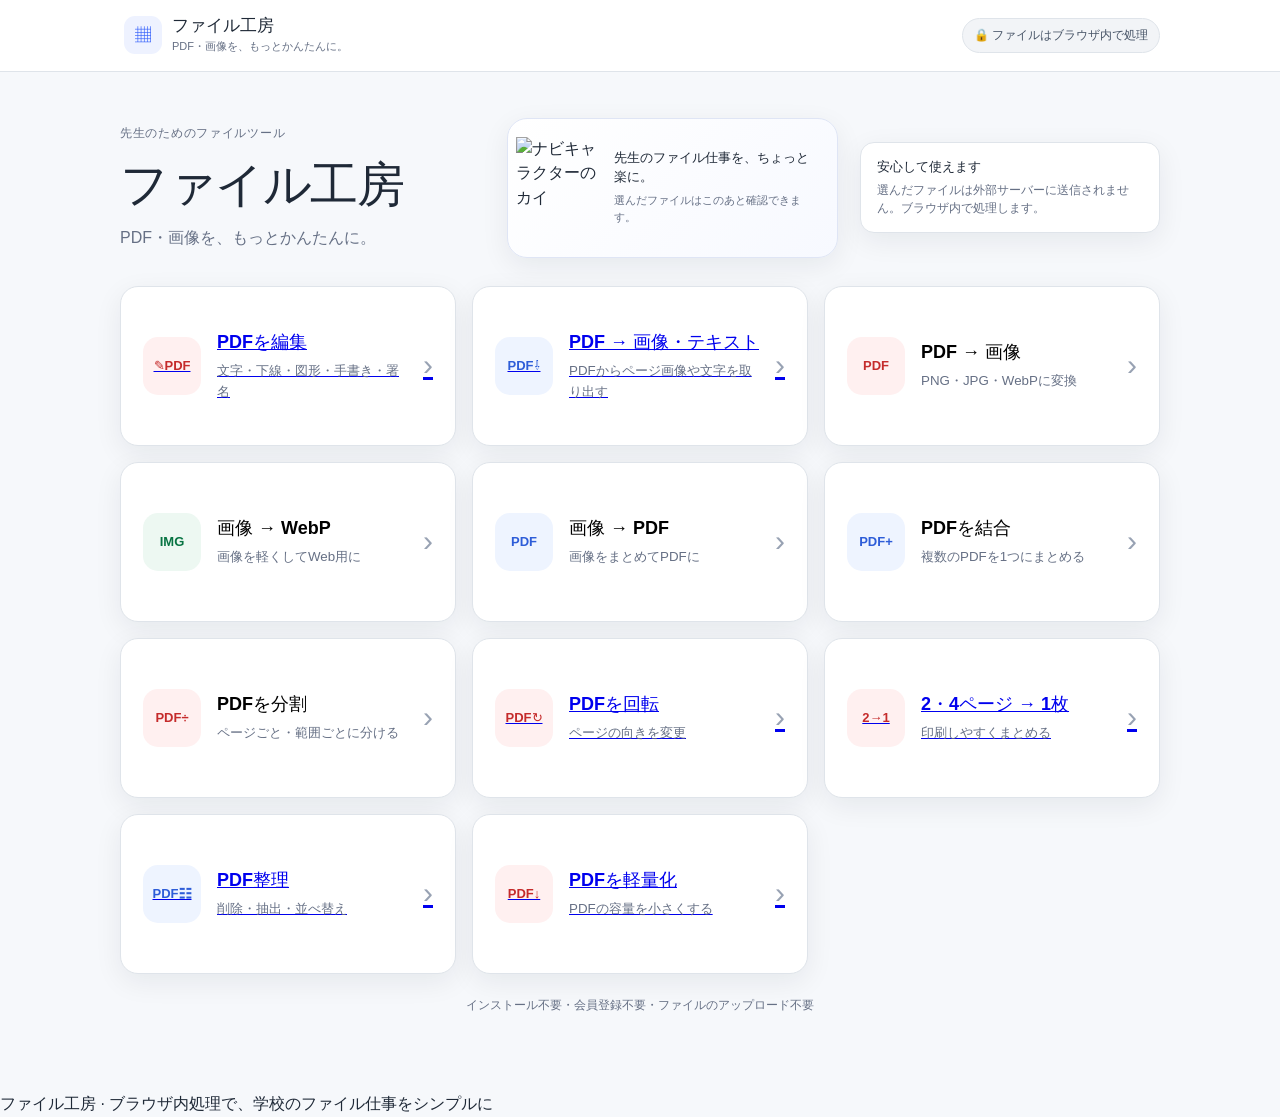
==== index.html @ e0bcae82 "remove Word to PDF from home" ====
<!doctype html><html lang="ja"><head><meta charset="utf-8"><meta name="viewport" content="width=device-width,initial-scale=1,viewport-fit=cover"><meta name="theme-color" content="#f7f8fa"><meta name="description" content="PDF・画像を、もっとかんたんに。ブラウザ内でPDFと画像を変換するファイル工房。"><title>ファイル工房 | PDF・画像を、もっとかんたんに。</title><link rel="stylesheet" href="style.css"></head><body><header class="site-header"><div class="header-inner"><button class="brand" type="button" data-home><span class="brand-mark">▦</span><span><strong>ファイル工房</strong><small>PDF・画像を、もっとかんたんに。</small></span></button><div class="privacy-pill">🔒 ファイルはブラウザ内で処理</div></div></header><main class="app-shell"><section id="home-view" class="view active"><div class="hero"><div><p class="eyebrow">先生のためのファイルツール</p><h1>ファイル工房</h1><p>PDF・画像を、もっとかんたんに。</p></div><div class="hero-navi"><img src="https://raw.githubusercontent.com/TT-sensei/navi-character-/main/assets/web/characters/kai/expressions/01-normal-smile.webp" alt="ナビキャラクターのカイ" loading="lazy"><div><strong>先生のファイル仕事を、ちょっと楽に。</strong><span>選んだファイルはこのあと確認できます。</span></div></div><div class="privacy-card"><strong>安心して使えます</strong><span>選んだファイルは外部サーバーに送信されません。ブラウザ内で処理します。</span></div></div><div class="tool-grid"><a class="tool-card" href="pdf-editor.html"><span class="tool-icon pdf">✎PDF</span><span><strong>PDFを編集</strong><small>文字・下線・図形・手書き・署名</small></span><span class="arrow">›</span></a><a class="tool-card" href="pdf-extract.html"><span class="tool-icon doc">PDF⇩</span><span><strong>PDF → 画像・テキスト</strong><small>PDFからページ画像や文字を取り出す</small></span><span class="arrow">›</span></a><button class="tool-card" type="button" data-tool="pdf-image"><span class="tool-icon pdf">PDF</span><span><strong>PDF → 画像</strong><small>PNG・JPG・WebPに変換</small></span><span class="arrow">›</span></button><button class="tool-card" type="button" data-tool="image-webp"><span class="tool-icon image">IMG</span><span><strong>画像 → WebP</strong><small>画像を軽くしてWeb用に</small></span><span class="arrow">›</span></button><button class="tool-card" type="button" data-tool="image-pdf"><span class="tool-icon doc">PDF</span><span><strong>画像 → PDF</strong><small>画像をまとめてPDFに</small></span><span class="arrow">›</span></button><button class="tool-card" type="button" data-tool="pdf-merge"><span class="tool-icon doc">PDF+</span><span><strong>PDFを結合</strong><small>複数のPDFを1つにまとめる</small></span><span class="arrow">›</span></button><button class="tool-card" type="button" data-tool="pdf-split"><span class="tool-icon pdf">PDF÷</span><span><strong>PDFを分割</strong><small>ページごと・範囲ごとに分ける</small></span><span class="arrow">›</span></button><a class="tool-card" href="advanced.html?tool=rotate"><span class="tool-icon pdf">PDF↻</span><span><strong>PDFを回転</strong><small>ページの向きを変更</small></span><span class="arrow">›</span></a><a class="tool-card" href="advanced.html?tool=nup"><span class="tool-icon pdf">2→1</span><span><strong>2・4ページ → 1枚</strong><small>印刷しやすくまとめる</small></span><span class="arrow">›</span></a><a class="tool-card" href="advanced.html?tool=organize"><span class="tool-icon doc">PDF☷</span><span><strong>PDF整理</strong><small>削除・抽出・並べ替え</small></span><span class="arrow">›</span></a><a class="tool-card" href="advanced.html?tool=compress"><span class="tool-icon pdf">PDF↓</span><span><strong>PDFを軽量化</strong><small>PDFの容量を小さくする</small></span><span class="arrow">›</span></a></div><p class="local-note">インストール不要・会員登録不要・ファイルのアップロード不要</p></section><section id="tool-view" class="view" hidden><div class="tool-header"><button class="back-button" type="button" data-home>← トップへ</button><div><p class="eyebrow" id="tool-step-label">① ファイルを入れる</p><h2 id="tool-title">PDF → 画像</h2></div></div><div class="stepper"><span class="step active">① ファイルを入れる</span><span class="step">② 設定する</span><span class="step">③ 変換する</span><span class="step">④ 保存する</span></div><div id="drop-zone" class="drop-zone" tabindex="0" role="button"><div class="drop-icon">＋</div><strong>ここにファイルをドロップ</strong><span>または</span><button id="file-button" class="primary-button" type="button">ファイルを選択</button><small id="file-hint">PDFを選択してください</small><input id="file-input" type="file" hidden></div><div id="files-panel" class="panel selected-files-panel" hidden></div><div class="tool-navi-hint"><img src="https://raw.githubusercontent.com/TT-sensei/navi-character-/main/assets/web/characters/kai/expressions/07-encouraging.webp" alt="" loading="lazy"><span>ファイルを確認したら、その下の設定で変換方法を選べます。</span></div><div id="settings-panel" class="panel" hidden></div><div id="progress-panel" class="panel progress-panel" hidden></div><div id="result-panel" class="panel result-panel" hidden></div><div id="error-panel" class="error-panel" hidden></div></section></main><footer class="site-footer">ファイル工房 · ブラウザ内処理で、学校のファイル仕事をシンプルに</footer><script src="https://cdnjs.cloudflare.com/ajax/libs/jszip/3.10.1/jszip.min.js" defer></script><script src="https://cdnjs.cloudflare.com/ajax/libs/pdf-lib/1.17.1/pdf-lib.min.js" defer></script><script type="module" src="js/app-v2.js"></script></body></html>
---- style.css ----
:root{font-family:Inter,"Noto Sans JP","Hiragino Kaku Gothic ProN",Meiryo,sans-serif;color:#1f2937;background:#f6f8fb;font-synthesis:none;--ink:#1f2937;--muted:#667085;--line:#dfe4ea;--surface:#fff;--accent:#315efb;--accent-soft:#edf2ff;--danger:#b42318;--success:#067647;--shadow:0 8px 28px rgba(16,24,40,.07)}*{box-sizing:border-box}html,body{margin:0;min-height:100%;background:#f6f8fb}body{line-height:1.55}button,input,select{font:inherit}.site-header{position:sticky;top:0;z-index:10;background:rgba(255,255,255,.94);border-bottom:1px solid var(--line);backdrop-filter:blur(10px)}.header-inner{max-width:1080px;margin:auto;padding:12px 20px;display:flex;align-items:center;justify-content:space-between;gap:16px}.brand{border:0;background:transparent;display:flex;align-items:center;gap:10px;padding:4px;cursor:pointer;color:var(--ink);text-align:left}.brand-mark{width:38px;height:38px;border-radius:11px;display:grid;place-items:center;background:#eef2ff;color:#315efb;font-weight:800}.brand strong{display:block;font-size:17px;line-height:1.15}.brand small{display:block;color:var(--muted);font-size:11px;margin-top:2px}.privacy-pill{font-size:12px;color:#475467;background:#f2f4f7;border:1px solid var(--line);padding:7px 11px;border-radius:999px}.app-shell{max-width:1080px;margin:auto;padding:36px 20px 56px}.hero{display:grid;grid-template-columns:1.1fr 1fr auto;align-items:center;gap:22px;margin:10px 0 28px}.eyebrow{margin:0 0 5px;color:#667085;font-size:12px;font-weight:700;letter-spacing:.06em}.hero h1{margin:0;font-size:clamp(32px,5vw,48px);letter-spacing:-.03em}.hero p:not(.eyebrow){margin:4px 0 0;color:#667085;font-size:16px}.privacy-card{max-width:300px;background:#fff;border:1px solid var(--line);border-radius:14px;padding:14px 16px;box-shadow:var(--shadow)}.privacy-card strong{display:block;font-size:13px}.privacy-card span{display:block;color:var(--muted);font-size:12px;margin-top:3px}.hero-navi{min-height:116px;display:flex;align-items:center;gap:10px;padding:10px 15px 10px 8px;background:linear-gradient(135deg,#fff,#f7f9ff);border:1px solid #dfe5f5;border-radius:20px;box-shadow:var(--shadow);overflow:hidden}.hero-navi img{width:100px;height:110px;object-fit:contain;align-self:flex-end;margin-top:8px}.hero-navi strong{display:block;font-size:13px;line-height:1.45}.hero-navi span{display:block;color:var(--muted);font-size:11px;margin-top:5px}.tool-grid{display:grid;grid-template-columns:repeat(3,1fr);gap:16px}.tool-card{min-height:160px;background:#fff;border:1px solid var(--line);border-radius:18px;padding:22px;display:grid;grid-template-columns:auto 1fr auto;align-items:center;gap:16px;text-align:left;cursor:pointer;box-shadow:var(--shadow);transition:transform .16s ease,border-color .16s ease}.tool-card:hover{transform:translateY(-2px);border-color:#b9c5ff}.tool-card:focus-visible,.brand:focus-visible,.back-button:focus-visible,.primary-button:focus-visible,.secondary-button:focus-visible,.drop-zone:focus-visible,select:focus-visible,input:focus-visible{outline:3px solid #b9c5ff;outline-offset:2px}.tool-icon{width:58px;height:58px;border-radius:15px;display:grid;place-items:center;font-size:13px;font-weight:800}.tool-icon.pdf{background:#fff0f0;color:#c52b2b}.tool-icon.image{background:#edf8f2;color:#087443}.tool-icon.doc{background:#eef4ff;color:#2e5dd8}.tool-card strong{display:block;font-size:18px}.tool-card small{display:block;color:var(--muted);margin-top:4px}.arrow{font-size:30px;color:#98a2b3}.local-note{text-align:center;color:#667085;font-size:12px;margin:22px 0}.tool-header{display:flex;align-items:center;gap:20px;margin-bottom:18px}.tool-header h2{margin:0;font-size:28px}.back-button{border:0;background:transparent;color:#475467;cursor:pointer;padding:8px 0}.stepper{display:flex;gap:6px;overflow:auto;padding-bottom:18px}.step{white-space:nowrap;color:#98a2b3;font-size:12px;padding:7px 10px;border-radius:999px;background:#eef0f3}.step.active{background:#e8edff;color:#294fd2;font-weight:700}.drop-zone{background:#fff;border:2px dashed #cbd3df;border-radius:18px;min-height:250px;display:flex;flex-direction:column;align-items:center;justify-content:center;gap:8px;text-align:center;cursor:pointer;padding:24px;transition:.15s}.drop-zone.dragover{border-color:var(--accent);background:var(--accent-soft)}.drop-icon{font-size:38px;color:#315efb;line-height:1}.drop-zone strong{font-size:19px}.drop-zone span,.drop-zone small{color:var(--muted);font-size:12px}.primary-button,.secondary-button{border-radius:10px;padding:11px 17px;min-height:44px;cursor:pointer;font-weight:700}.primary-button{border:1px solid var(--accent);background:var(--accent);color:#fff}.secondary-button{border:1px solid var(--line);background:#fff;color:var(--ink)}.primary-button:disabled,.secondary-button:disabled{opacity:.5;cursor:not-allowed}.panel{background:#fff;border:1px solid var(--line);border-radius:18px;margin-top:16px;padding:20px;box-shadow:var(--shadow)}.panel h3{margin:0 0 15px;font-size:17px}.selected-files-panel{border-color:#cfd8f7;background:linear-gradient(180deg,#fff,#fbfcff);box-shadow:0 8px 28px rgba(49,94,251,.08)}.selected-files-panel.has-files{animation:files-in .22s ease-out}.selected-files-panel h3{display:flex;align-items:center;gap:8px}.selected-files-panel h3::before{content:'✓';width:24px;height:24px;border-radius:50%;display:grid;place-items:center;background:#e9f8f0;color:#087443;font-size:13px;font-weight:800}.tool-navi-hint{display:flex;align-items:center;gap:8px;margin:10px 2px 0;color:#667085;font-size:11px}.tool-navi-hint img{width:42px;height:42px;object-fit:contain;align-self:flex-end}.settings-grid{display:grid;grid-template-columns:repeat(2,1fr);gap:14px}.field{display:flex;flex-direction:column;gap:6px}.field label{font-size:12px;font-weight:700;color:#475467}.field input,.field select{width:100%;height:44px;border:1px solid #cfd5dd;border-radius:9px;padding:0 11px;background:#fff;color:var(--ink)}.field-note{font-size:11px;color:var(--muted)}.range-line{display:flex;gap:10px;align-items:center}.range-line input[type=range]{flex:1}.value-chip{min-width:48px;text-align:center;background:#f2f4f7;border-radius:7px;padding:5px 7px;font-size:12px}.actions{display:flex;justify-content:flex-end;gap:10px;flex-wrap:wrap;margin-top:18px}.file-list{display:grid;gap:8px}.file-row{display:grid;grid-template-columns:1fr auto;gap:12px;align-items:center;padding:11px 12px;border:1px solid #e4e7ec;border-radius:10px}.file-name{font-size:13px;overflow:hidden;text-overflow:ellipsis;white-space:nowrap}.file-meta{font-size:11px;color:var(--muted)}.thumb-list{display:grid;grid-template-columns:repeat(auto-fill,minmax(150px,1fr));gap:12px}.thumb-card{border:1px solid var(--line);border-radius:12px;overflow:hidden;background:#fff;position:relative}.thumb-card img{width:100%;height:140px;object-fit:contain;background:#f2f4f7;display:block}.thumb-card .thumb-body{padding:8px}.thumb-card .thumb-name{font-size:11px;white-space:nowrap;overflow:hidden;text-overflow:ellipsis}.thumb-card .thumb-controls{display:flex;gap:4px;margin-top:7px}.thumb-card button{flex:1;min-height:34px;border:1px solid var(--line);background:#fff;border-radius:7px;cursor:pointer;font-size:11px}.progress-bar{height:12px;background:#edf0f3;border-radius:999px;overflow:hidden}.progress-fill{height:100%;width:0;background:#315efb;transition:width .12s ease}.progress-text{display:flex;justify-content:space-between;gap:12px;margin-bottom:9px;font-size:12px}.result-title{display:flex;align-items:center;gap:8px;color:var(--success);font-weight:800}.result-summary{display:flex;flex-wrap:wrap;gap:8px;margin:12px 0}.stat{background:#f5f7f9;border-radius:10px;padding:8px 11px;font-size:12px}.error-panel{margin-top:16px;border:1px solid #f1b5b1;background:#fff6f5;color:#8d1d18;border-radius:12px;padding:13px 15px;font-size:13px}.hint{color:var(--muted);font-size:12px}.sortable-drag{opacity:.45}@keyframes files-in{from{opacity:.4;transform:translateY(-5px)}to{opacity:1;transform:none}}@media(max-width:900px){.hero{grid-template-columns:1fr 1fr}.privacy-card{max-width:none}.hero-navi{order:3}.tool-grid{grid-template-columns:repeat(2,1fr)}}@media(max-width:760px){.header-inner{padding:10px 14px}.privacy-pill{display:none}.app-shell{padding:24px 14px 40px}.hero{display:block}.hero-navi{margin:18px 0}.hero-navi img{width:88px;height:98px}.privacy-card{margin-top:18px}.tool-grid{grid-template-columns:1fr}.tool-card{min-height:120px}.settings-grid{grid-template-columns:1fr}.tool-header{align-items:flex-start;gap:10px;flex-direction:column}.tool-header h2{font-size:24px}.drop-zone{min-height:220px}.panel{padding:15px}.actions{justify-content:stretch}.actions>*{flex:1}.thumb-list{grid-template-columns:repeat(2,1fr)}}@media(prefers-reduced-motion:reduce){*,*::before,*::after{scroll-behavior:auto!important;transition:none!important;animation:none!important}}
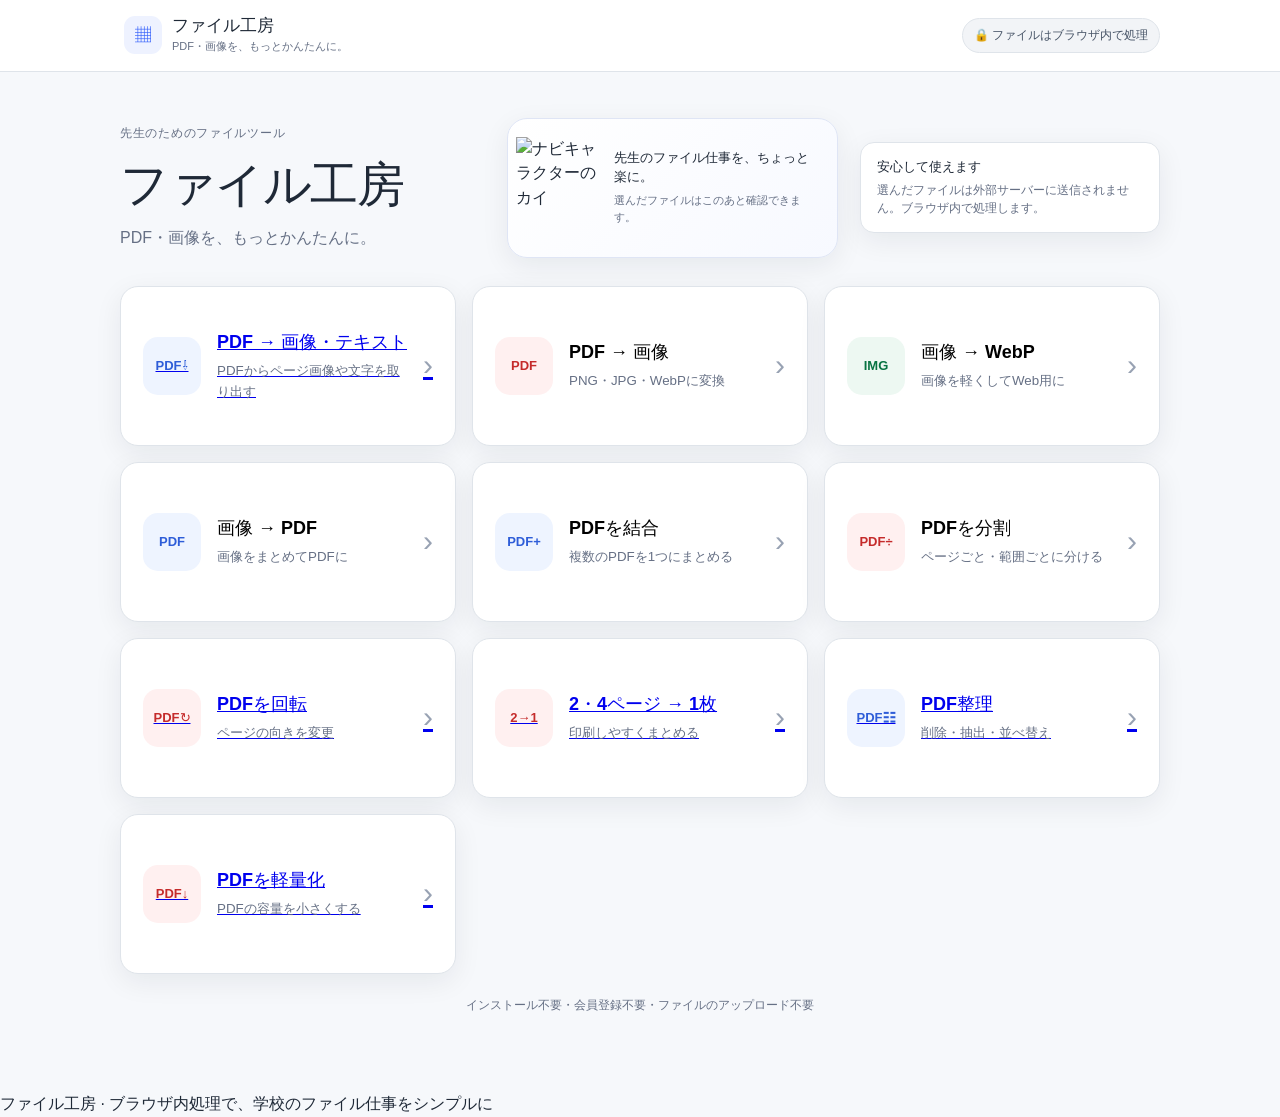
==== commit f6800051: "hide PDF editor from public app while preserving editor files" ====
--- a/index.html
+++ b/index.html
@@ -1 +1 @@
-<!doctype html><html lang="ja"><head><meta charset="utf-8"><meta name="viewport" content="width=device-width,initial-scale=1,viewport-fit=cover"><meta name="theme-color" content="#f7f8fa"><meta name="description" content="PDF・画像を、もっとかんたんに。ブラウザ内でPDFと画像を変換するファイル工房。"><title>ファイル工房 | PDF・画像を、もっとかんたんに。</title><link rel="stylesheet" href="style.css"></head><body><header class="site-header"><div class="header-inner"><button class="brand" type="button" data-home><span class="brand-mark">▦</span><span><strong>ファイル工房</strong><small>PDF・画像を、もっとかんたんに。</small></span></button><div class="privacy-pill">🔒 ファイルはブラウザ内で処理</div></div></header><main class="app-shell"><section id="home-view" class="view active"><div class="hero"><div><p class="eyebrow">先生のためのファイルツール</p><h1>ファイル工房</h1><p>PDF・画像を、もっとかんたんに。</p></div><div class="hero-navi"><img src="https://raw.githubusercontent.com/TT-sensei/navi-character-/main/assets/web/characters/kai/expressions/01-normal-smile.webp" alt="ナビキャラクターのカイ" loading="lazy"><div><strong>先生のファイル仕事を、ちょっと楽に。</strong><span>選んだファイルはこのあと確認できます。</span></div></div><div class="privacy-card"><strong>安心して使えます</strong><span>選んだファイルは外部サーバーに送信されません。ブラウザ内で処理します。</span></div></div><div class="tool-grid"><a class="tool-card" href="pdf-editor.html"><span class="tool-icon pdf">✎PDF</span><span><strong>PDFを編集</strong><small>文字・下線・図形・手書き・署名</small></span><span class="arrow">›</span></a><a class="tool-card" href="pdf-extract.html"><span class="tool-icon doc">PDF⇩</span><span><strong>PDF → 画像・テキスト</strong><small>PDFからページ画像や文字を取り出す</small></span><span class="arrow">›</span></a><button class="tool-card" type="button" data-tool="pdf-image"><span class="tool-icon pdf">PDF</span><span><strong>PDF → 画像</strong><small>PNG・JPG・WebPに変換</small></span><span class="arrow">›</span></button><button class="tool-card" type="button" data-tool="image-webp"><span class="tool-icon image">IMG</span><span><strong>画像 → WebP</strong><small>画像を軽くしてWeb用に</small></span><span class="arrow">›</span></button><button class="tool-card" type="button" data-tool="image-pdf"><span class="tool-icon doc">PDF</span><span><strong>画像 → PDF</strong><small>画像をまとめてPDFに</small></span><span class="arrow">›</span></button><button class="tool-card" type="button" data-tool="pdf-merge"><span class="tool-icon doc">PDF+</span><span><strong>PDFを結合</strong><small>複数のPDFを1つにまとめる</small></span><span class="arrow">›</span></button><button class="tool-card" type="button" data-tool="pdf-split"><span class="tool-icon pdf">PDF÷</span><span><strong>PDFを分割</strong><small>ページごと・範囲ごとに分ける</small></span><span class="arrow">›</span></button><a class="tool-card" href="advanced.html?tool=rotate"><span class="tool-icon pdf">PDF↻</span><span><strong>PDFを回転</strong><small>ページの向きを変更</small></span><span class="arrow">›</span></a><a class="tool-card" href="advanced.html?tool=nup"><span class="tool-icon pdf">2→1</span><span><strong>2・4ページ → 1枚</strong><small>印刷しやすくまとめる</small></span><span class="arrow">›</span></a><a class="tool-card" href="advanced.html?tool=organize"><span class="tool-icon doc">PDF☷</span><span><strong>PDF整理</strong><small>削除・抽出・並べ替え</small></span><span class="arrow">›</span></a><a class="tool-card" href="advanced.html?tool=compress"><span class="tool-icon pdf">PDF↓</span><span><strong>PDFを軽量化</strong><small>PDFの容量を小さくする</small></span><span class="arrow">›</span></a></div><p class="local-note">インストール不要・会員登録不要・ファイルのアップロード不要</p></section><section id="tool-view" class="view" hidden><div class="tool-header"><button class="back-button" type="button" data-home>← トップへ</button><div><p class="eyebrow" id="tool-step-label">① ファイルを入れる</p><h2 id="tool-title">PDF → 画像</h2></div></div><div class="stepper"><span class="step active">① ファイルを入れる</span><span class="step">② 設定する</span><span class="step">③ 変換する</span><span class="step">④ 保存する</span></div><div id="drop-zone" class="drop-zone" tabindex="0" role="button"><div class="drop-icon">＋</div><strong>ここにファイルをドロップ</strong><span>または</span><button id="file-button" class="primary-button" type="button">ファイルを選択</button><small id="file-hint">PDFを選択してください</small><input id="file-input" type="file" hidden></div><div id="files-panel" class="panel selected-files-panel" hidden></div><div class="tool-navi-hint"><img src="https://raw.githubusercontent.com/TT-sensei/navi-character-/main/assets/web/characters/kai/expressions/07-encouraging.webp" alt="" loading="lazy"><span>ファイルを確認したら、その下の設定で変換方法を選べます。</span></div><div id="settings-panel" class="panel" hidden></div><div id="progress-panel" class="panel progress-panel" hidden></div><div id="result-panel" class="panel result-panel" hidden></div><div id="error-panel" class="error-panel" hidden></div></section></main><footer class="site-footer">ファイル工房 · ブラウザ内処理で、学校のファイル仕事をシンプルに</footer><script src="https://cdnjs.cloudflare.com/ajax/libs/jszip/3.10.1/jszip.min.js" defer></script><script src="https://cdnjs.cloudflare.com/ajax/libs/pdf-lib/1.17.1/pdf-lib.min.js" defer></script><script type="module" src="js/app-v2.js"></script></body></html>+<!doctype html><html lang="ja"><head><meta charset="utf-8"><meta name="viewport" content="width=device-width,initial-scale=1,viewport-fit=cover"><meta name="theme-color" content="#f7f8fa"><meta name="description" content="PDF・画像を、もっとかんたんに。ブラウザ内でPDFと画像を変換するファイル工房。"><title>ファイル工房 | PDF・画像を、もっとかんたんに。</title><link rel="stylesheet" href="style.css"></head><body><header class="site-header"><div class="header-inner"><button class="brand" type="button" data-home><span class="brand-mark">▦</span><span><strong>ファイル工房</strong><small>PDF・画像を、もっとかんたんに。</small></span></button><div class="privacy-pill">🔒 ファイルはブラウザ内で処理</div></div></header><main class="app-shell"><section id="home-view" class="view active"><div class="hero"><div><p class="eyebrow">先生のためのファイルツール</p><h1>ファイル工房</h1><p>PDF・画像を、もっとかんたんに。</p></div><div class="hero-navi"><img src="https://raw.githubusercontent.com/TT-sensei/navi-character-/main/assets/web/characters/kai/expressions/01-normal-smile.webp" alt="ナビキャラクターのカイ" loading="lazy"><div><strong>先生のファイル仕事を、ちょっと楽に。</strong><span>選んだファイルはこのあと確認できます。</span></div></div><div class="privacy-card"><strong>安心して使えます</strong><span>選んだファイルは外部サーバーに送信されません。ブラウザ内で処理します。</span></div></div><div class="tool-grid"><a class="tool-card" href="pdf-extract.html"><span class="tool-icon doc">PDF⇩</span><span><strong>PDF → 画像・テキスト</strong><small>PDFからページ画像や文字を取り出す</small></span><span class="arrow">›</span></a><button class="tool-card" type="button" data-tool="pdf-image"><span class="tool-icon pdf">PDF</span><span><strong>PDF → 画像</strong><small>PNG・JPG・WebPに変換</small></span><span class="arrow">›</span></button><button class="tool-card" type="button" data-tool="image-webp"><span class="tool-icon image">IMG</span><span><strong>画像 → WebP</strong><small>画像を軽くしてWeb用に</small></span><span class="arrow">›</span></button><button class="tool-card" type="button" data-tool="image-pdf"><span class="tool-icon doc">PDF</span><span><strong>画像 → PDF</strong><small>画像をまとめてPDFに</small></span><span class="arrow">›</span></button><button class="tool-card" type="button" data-tool="pdf-merge"><span class="tool-icon doc">PDF+</span><span><strong>PDFを結合</strong><small>複数のPDFを1つにまとめる</small></span><span class="arrow">›</span></button><button class="tool-card" type="button" data-tool="pdf-split"><span class="tool-icon pdf">PDF÷</span><span><strong>PDFを分割</strong><small>ページごと・範囲ごとに分ける</small></span><span class="arrow">›</span></button><a class="tool-card" href="advanced.html?tool=rotate"><span class="tool-icon pdf">PDF↻</span><span><strong>PDFを回転</strong><small>ページの向きを変更</small></span><span class="arrow">›</span></a><a class="tool-card" href="advanced.html?tool=nup"><span class="tool-icon pdf">2→1</span><span><strong>2・4ページ → 1枚</strong><small>印刷しやすくまとめる</small></span><span class="arrow">›</span></a><a class="tool-card" href="advanced.html?tool=organize"><span class="tool-icon doc">PDF☷</span><span><strong>PDF整理</strong><small>削除・抽出・並べ替え</small></span><span class="arrow">›</span></a><a class="tool-card" href="advanced.html?tool=compress"><span class="tool-icon pdf">PDF↓</span><span><strong>PDFを軽量化</strong><small>PDFの容量を小さくする</small></span><span class="arrow">›</span></a></div><p class="local-note">インストール不要・会員登録不要・ファイルのアップロード不要</p></section><section id="tool-view" class="view" hidden><div class="tool-header"><button class="back-button" type="button" data-home>← トップへ</button><div><p class="eyebrow" id="tool-step-label">① ファイルを入れる</p><h2 id="tool-title">PDF → 画像</h2></div></div><div class="stepper"><span class="step active">① ファイルを入れる</span><span class="step">② 設定する</span><span class="step">③ 変換する</span><span class="step">④ 保存する</span></div><div id="drop-zone" class="drop-zone" tabindex="0" role="button"><div class="drop-icon">＋</div><strong>ここにファイルをドロップ</strong><span>または</span><button id="file-button" class="primary-button" type="button">ファイルを選択</button><small id="file-hint">PDFを選択してください</small><input id="file-input" type="file" hidden></div><div id="files-panel" class="panel selected-files-panel" hidden></div><div class="tool-navi-hint"><img src="https://raw.githubusercontent.com/TT-sensei/navi-character-/main/assets/web/characters/kai/expressions/07-encouraging.webp" alt="" loading="lazy"><span>ファイルを確認したら、その下の設定で変換方法を選べます。</span></div><div id="settings-panel" class="panel" hidden></div><div id="progress-panel" class="panel progress-panel" hidden></div><div id="result-panel" class="panel result-panel" hidden></div><div id="error-panel" class="error-panel" hidden></div></section></main><footer class="site-footer">ファイル工房 · ブラウザ内処理で、学校のファイル仕事をシンプルに</footer><script src="https://cdnjs.cloudflare.com/ajax/libs/jszip/3.10.1/jszip.min.js" defer></script><script src="https://cdnjs.cloudflare.com/ajax/libs/pdf-lib/1.17.1/pdf-lib.min.js" defer></script><script type="module" src="js/app-v2.js"></script></body></html>
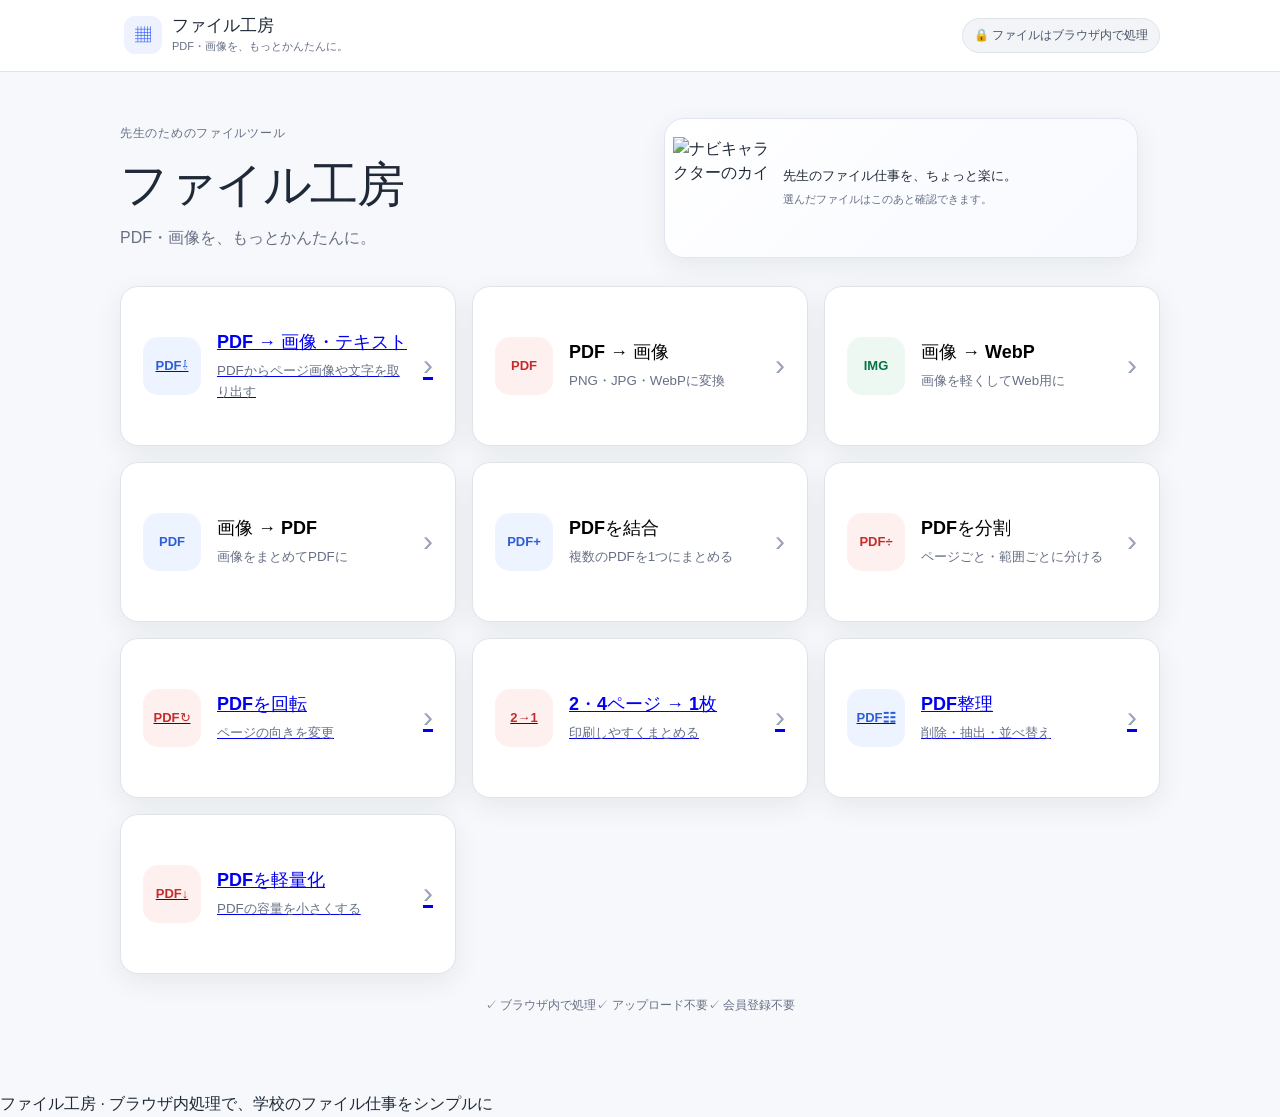
==== commit a4057555: "edu-kit基準で入口画面を整理" ====
--- a/index.html
+++ b/index.html
@@ -1 +1 @@
-<!doctype html><html lang="ja"><head><meta charset="utf-8"><meta name="viewport" content="width=device-width,initial-scale=1,viewport-fit=cover"><meta name="theme-color" content="#f7f8fa"><meta name="description" content="PDF・画像を、もっとかんたんに。ブラウザ内でPDFと画像を変換するファイル工房。"><title>ファイル工房 | PDF・画像を、もっとかんたんに。</title><link rel="stylesheet" href="style.css"></head><body><header class="site-header"><div class="header-inner"><button class="brand" type="button" data-home><span class="brand-mark">▦</span><span><strong>ファイル工房</strong><small>PDF・画像を、もっとかんたんに。</small></span></button><div class="privacy-pill">🔒 ファイルはブラウザ内で処理</div></div></header><main class="app-shell"><section id="home-view" class="view active"><div class="hero"><div><p class="eyebrow">先生のためのファイルツール</p><h1>ファイル工房</h1><p>PDF・画像を、もっとかんたんに。</p></div><div class="hero-navi"><img src="https://raw.githubusercontent.com/TT-sensei/navi-character-/main/assets/web/characters/kai/expressions/01-normal-smile.webp" alt="ナビキャラクターのカイ" loading="lazy"><div><strong>先生のファイル仕事を、ちょっと楽に。</strong><span>選んだファイルはこのあと確認できます。</span></div></div><div class="privacy-card"><strong>安心して使えます</strong><span>選んだファイルは外部サーバーに送信されません。ブラウザ内で処理します。</span></div></div><div class="tool-grid"><a class="tool-card" href="pdf-extract.html"><span class="tool-icon doc">PDF⇩</span><span><strong>PDF → 画像・テキスト</strong><small>PDFからページ画像や文字を取り出す</small></span><span class="arrow">›</span></a><button class="tool-card" type="button" data-tool="pdf-image"><span class="tool-icon pdf">PDF</span><span><strong>PDF → 画像</strong><small>PNG・JPG・WebPに変換</small></span><span class="arrow">›</span></button><button class="tool-card" type="button" data-tool="image-webp"><span class="tool-icon image">IMG</span><span><strong>画像 → WebP</strong><small>画像を軽くしてWeb用に</small></span><span class="arrow">›</span></button><button class="tool-card" type="button" data-tool="image-pdf"><span class="tool-icon doc">PDF</span><span><strong>画像 → PDF</strong><small>画像をまとめてPDFに</small></span><span class="arrow">›</span></button><button class="tool-card" type="button" data-tool="pdf-merge"><span class="tool-icon doc">PDF+</span><span><strong>PDFを結合</strong><small>複数のPDFを1つにまとめる</small></span><span class="arrow">›</span></button><button class="tool-card" type="button" data-tool="pdf-split"><span class="tool-icon pdf">PDF÷</span><span><strong>PDFを分割</strong><small>ページごと・範囲ごとに分ける</small></span><span class="arrow">›</span></button><a class="tool-card" href="advanced.html?tool=rotate"><span class="tool-icon pdf">PDF↻</span><span><strong>PDFを回転</strong><small>ページの向きを変更</small></span><span class="arrow">›</span></a><a class="tool-card" href="advanced.html?tool=nup"><span class="tool-icon pdf">2→1</span><span><strong>2・4ページ → 1枚</strong><small>印刷しやすくまとめる</small></span><span class="arrow">›</span></a><a class="tool-card" href="advanced.html?tool=organize"><span class="tool-icon doc">PDF☷</span><span><strong>PDF整理</strong><small>削除・抽出・並べ替え</small></span><span class="arrow">›</span></a><a class="tool-card" href="advanced.html?tool=compress"><span class="tool-icon pdf">PDF↓</span><span><strong>PDFを軽量化</strong><small>PDFの容量を小さくする</small></span><span class="arrow">›</span></a></div><p class="local-note">インストール不要・会員登録不要・ファイルのアップロード不要</p></section><section id="tool-view" class="view" hidden><div class="tool-header"><button class="back-button" type="button" data-home>← トップへ</button><div><p class="eyebrow" id="tool-step-label">① ファイルを入れる</p><h2 id="tool-title">PDF → 画像</h2></div></div><div class="stepper"><span class="step active">① ファイルを入れる</span><span class="step">② 設定する</span><span class="step">③ 変換する</span><span class="step">④ 保存する</span></div><div id="drop-zone" class="drop-zone" tabindex="0" role="button"><div class="drop-icon">＋</div><strong>ここにファイルをドロップ</strong><span>または</span><button id="file-button" class="primary-button" type="button">ファイルを選択</button><small id="file-hint">PDFを選択してください</small><input id="file-input" type="file" hidden></div><div id="files-panel" class="panel selected-files-panel" hidden></div><div class="tool-navi-hint"><img src="https://raw.githubusercontent.com/TT-sensei/navi-character-/main/assets/web/characters/kai/expressions/07-encouraging.webp" alt="" loading="lazy"><span>ファイルを確認したら、その下の設定で変換方法を選べます。</span></div><div id="settings-panel" class="panel" hidden></div><div id="progress-panel" class="panel progress-panel" hidden></div><div id="result-panel" class="panel result-panel" hidden></div><div id="error-panel" class="error-panel" hidden></div></section></main><footer class="site-footer">ファイル工房 · ブラウザ内処理で、学校のファイル仕事をシンプルに</footer><script src="https://cdnjs.cloudflare.com/ajax/libs/jszip/3.10.1/jszip.min.js" defer></script><script src="https://cdnjs.cloudflare.com/ajax/libs/pdf-lib/1.17.1/pdf-lib.min.js" defer></script><script type="module" src="js/app-v2.js"></script></body></html>+<!doctype html><html lang="ja"><head><meta charset="utf-8"><meta name="viewport" content="width=device-width,initial-scale=1,viewport-fit=cover"><meta name="theme-color" content="#f7f8fa"><meta name="description" content="PDF・画像を、もっとかんたんに。ブラウザ内でPDFと画像を変換するファイル工房。"><title>ファイル工房 | PDF・画像を、もっとかんたんに。</title><link rel="stylesheet" href="https://tt-sensei.github.io/edu-effects/css/edu-effects.css"><link rel="stylesheet" href="style.css"></head><body><header class="site-header"><div class="header-inner"><button class="brand" type="button" data-home><span class="brand-mark">▦</span><span><strong>ファイル工房</strong><small>PDF・画像を、もっとかんたんに。</small></span></button><div class="privacy-pill">🔒 ファイルはブラウザ内で処理</div></div></header><main class="app-shell"><section id="home-view" class="view active"><div class="hero"><div><p class="eyebrow">先生のためのファイルツール</p><h1>ファイル工房</h1><p>PDF・画像を、もっとかんたんに。</p></div><div class="hero-navi"><img src="https://raw.githubusercontent.com/TT-sensei/navi-character-/main/assets/web/characters/kai/expressions/01-normal-smile.webp" alt="ナビキャラクターのカイ" loading="lazy"><div><strong>先生のファイル仕事を、ちょっと楽に。</strong><span>選んだファイルはこのあと確認できます。</span></div></div></div><div class="tool-grid"><a class="tool-card" href="pdf-extract.html"><span class="tool-icon doc">PDF⇩</span><span><strong>PDF → 画像・テキスト</strong><small>PDFからページ画像や文字を取り出す</small></span><span class="arrow">›</span></a><button class="tool-card" type="button" data-tool="pdf-image"><span class="tool-icon pdf">PDF</span><span><strong>PDF → 画像</strong><small>PNG・JPG・WebPに変換</small></span><span class="arrow">›</span></button><button class="tool-card" type="button" data-tool="image-webp"><span class="tool-icon image">IMG</span><span><strong>画像 → WebP</strong><small>画像を軽くしてWeb用に</small></span><span class="arrow">›</span></button><button class="tool-card" type="button" data-tool="image-pdf"><span class="tool-icon doc">PDF</span><span><strong>画像 → PDF</strong><small>画像をまとめてPDFに</small></span><span class="arrow">›</span></button><button class="tool-card" type="button" data-tool="pdf-merge"><span class="tool-icon doc">PDF+</span><span><strong>PDFを結合</strong><small>複数のPDFを1つにまとめる</small></span><span class="arrow">›</span></button><button class="tool-card" type="button" data-tool="pdf-split"><span class="tool-icon pdf">PDF÷</span><span><strong>PDFを分割</strong><small>ページごと・範囲ごとに分ける</small></span><span class="arrow">›</span></button><a class="tool-card" href="advanced.html?tool=rotate"><span class="tool-icon pdf">PDF↻</span><span><strong>PDFを回転</strong><small>ページの向きを変更</small></span><span class="arrow">›</span></a><a class="tool-card" href="advanced.html?tool=nup"><span class="tool-icon pdf">2→1</span><span><strong>2・4ページ → 1枚</strong><small>印刷しやすくまとめる</small></span><span class="arrow">›</span></a><a class="tool-card" href="advanced.html?tool=organize"><span class="tool-icon doc">PDF☷</span><span><strong>PDF整理</strong><small>削除・抽出・並べ替え</small></span><span class="arrow">›</span></a><a class="tool-card" href="advanced.html?tool=compress"><span class="tool-icon pdf">PDF↓</span><span><strong>PDFを軽量化</strong><small>PDFの容量を小さくする</small></span><span class="arrow">›</span></a></div><div class="local-note"><span>✓ ブラウザ内で処理</span><span>✓ アップロード不要</span><span>✓ 会員登録不要</span></div></section><section id="tool-view" class="view" hidden><div class="tool-header"><button class="back-button" type="button" data-home>← トップへ</button><div><p class="eyebrow" id="tool-step-label">① ファイルを入れる</p><h2 id="tool-title">PDF → 画像</h2></div></div><div class="stepper"><span class="step active">① ファイルを入れる</span><span class="step">② 設定する</span><span class="step">③ 変換する</span><span class="step">④ 保存する</span></div><div id="drop-zone" class="drop-zone" tabindex="0" role="button"><div class="drop-icon">＋</div><strong>ここにファイルをドロップ</strong><span>または</span><button id="file-button" class="primary-button" type="button">ファイルを選択</button><small id="file-hint">PDFを選択してください</small><input id="file-input" type="file" hidden></div><div id="files-panel" class="panel selected-files-panel" hidden></div><div class="tool-navi-hint"><img src="https://raw.githubusercontent.com/TT-sensei/navi-character-/main/assets/web/characters/kai/expressions/07-encouraging.webp" alt="" loading="lazy"><span>ファイルを確認したら、その下の設定で変換方法を選べます。</span></div><div id="settings-panel" class="panel" hidden></div><div id="progress-panel" class="panel progress-panel" hidden></div><div id="result-panel" class="panel result-panel" hidden></div><div id="error-panel" class="error-panel" hidden></div></section></main><footer class="site-footer">ファイル工房 · ブラウザ内処理で、学校のファイル仕事をシンプルに</footer><script src="https://cdnjs.cloudflare.com/ajax/libs/jszip/3.10.1/jszip.min.js" defer></script><script src="https://cdnjs.cloudflare.com/ajax/libs/pdf-lib/1.17.1/pdf-lib.min.js" defer></script><script type="module" src="js/app-v2.js"></script></body></html>
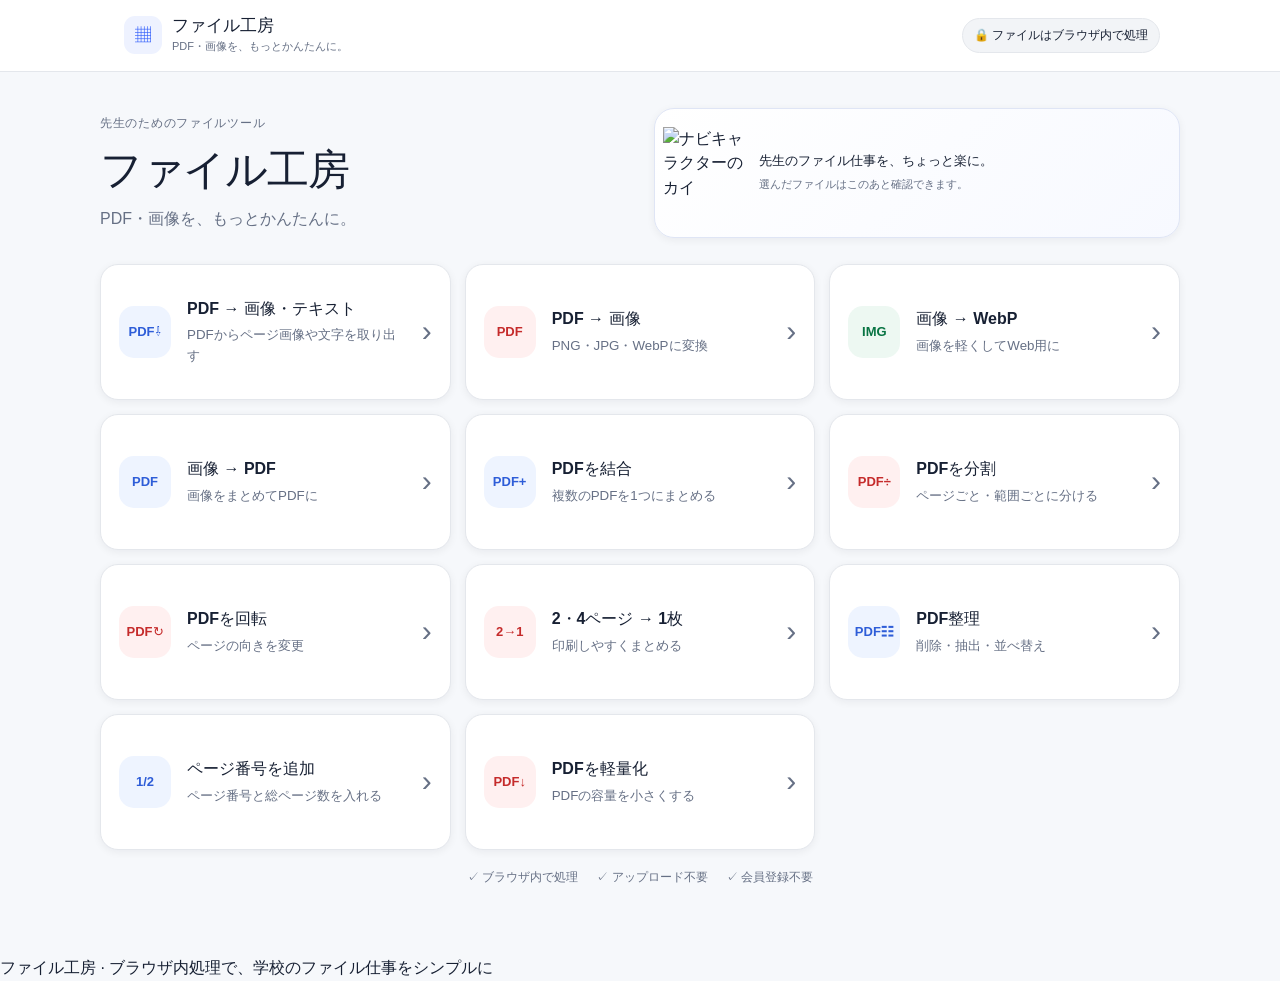
==== commit 7155f555: "Add page numbering tool entry" ====
--- a/index.html
+++ b/index.html
@@ -1 +1 @@
-<!doctype html><html lang="ja"><head><meta charset="utf-8"><meta name="viewport" content="width=device-width,initial-scale=1,viewport-fit=cover"><meta name="theme-color" content="#f7f8fa"><meta name="description" content="PDF・画像を、もっとかんたんに。ブラウザ内でPDFと画像を変換するファイル工房。"><title>ファイル工房 | PDF・画像を、もっとかんたんに。</title><link rel="stylesheet" href="https://tt-sensei.github.io/edu-effects/css/edu-effects.css"><link rel="stylesheet" href="style.css"></head><body><header class="site-header"><div class="header-inner"><button class="brand" type="button" data-home><span class="brand-mark">▦</span><span><strong>ファイル工房</strong><small>PDF・画像を、もっとかんたんに。</small></span></button><div class="privacy-pill">🔒 ファイルはブラウザ内で処理</div></div></header><main class="app-shell"><section id="home-view" class="view active"><div class="hero"><div><p class="eyebrow">先生のためのファイルツール</p><h1>ファイル工房</h1><p>PDF・画像を、もっとかんたんに。</p></div><div class="hero-navi"><img src="https://raw.githubusercontent.com/TT-sensei/navi-character-/main/assets/web/characters/kai/expressions/01-normal-smile.webp" alt="ナビキャラクターのカイ" loading="lazy"><div><strong>先生のファイル仕事を、ちょっと楽に。</strong><span>選んだファイルはこのあと確認できます。</span></div></div></div><div class="tool-grid"><a class="tool-card" href="pdf-extract.html"><span class="tool-icon doc">PDF⇩</span><span><strong>PDF → 画像・テキスト</strong><small>PDFからページ画像や文字を取り出す</small></span><span class="arrow">›</span></a><button class="tool-card" type="button" data-tool="pdf-image"><span class="tool-icon pdf">PDF</span><span><strong>PDF → 画像</strong><small>PNG・JPG・WebPに変換</small></span><span class="arrow">›</span></button><button class="tool-card" type="button" data-tool="image-webp"><span class="tool-icon image">IMG</span><span><strong>画像 → WebP</strong><small>画像を軽くしてWeb用に</small></span><span class="arrow">›</span></button><button class="tool-card" type="button" data-tool="image-pdf"><span class="tool-icon doc">PDF</span><span><strong>画像 → PDF</strong><small>画像をまとめてPDFに</small></span><span class="arrow">›</span></button><button class="tool-card" type="button" data-tool="pdf-merge"><span class="tool-icon doc">PDF+</span><span><strong>PDFを結合</strong><small>複数のPDFを1つにまとめる</small></span><span class="arrow">›</span></button><button class="tool-card" type="button" data-tool="pdf-split"><span class="tool-icon pdf">PDF÷</span><span><strong>PDFを分割</strong><small>ページごと・範囲ごとに分ける</small></span><span class="arrow">›</span></button><a class="tool-card" href="advanced.html?tool=rotate"><span class="tool-icon pdf">PDF↻</span><span><strong>PDFを回転</strong><small>ページの向きを変更</small></span><span class="arrow">›</span></a><a class="tool-card" href="advanced.html?tool=nup"><span class="tool-icon pdf">2→1</span><span><strong>2・4ページ → 1枚</strong><small>印刷しやすくまとめる</small></span><span class="arrow">›</span></a><a class="tool-card" href="advanced.html?tool=organize"><span class="tool-icon doc">PDF☷</span><span><strong>PDF整理</strong><small>削除・抽出・並べ替え</small></span><span class="arrow">›</span></a><a class="tool-card" href="advanced.html?tool=compress"><span class="tool-icon pdf">PDF↓</span><span><strong>PDFを軽量化</strong><small>PDFの容量を小さくする</small></span><span class="arrow">›</span></a></div><div class="local-note"><span>✓ ブラウザ内で処理</span><span>✓ アップロード不要</span><span>✓ 会員登録不要</span></div></section><section id="tool-view" class="view" hidden><div class="tool-header"><button class="back-button" type="button" data-home>← トップへ</button><div><p class="eyebrow" id="tool-step-label">① ファイルを入れる</p><h2 id="tool-title">PDF → 画像</h2></div></div><div class="stepper"><span class="step active">① ファイルを入れる</span><span class="step">② 設定する</span><span class="step">③ 変換する</span><span class="step">④ 保存する</span></div><div id="drop-zone" class="drop-zone" tabindex="0" role="button"><div class="drop-icon">＋</div><strong>ここにファイルをドロップ</strong><span>または</span><button id="file-button" class="primary-button" type="button">ファイルを選択</button><small id="file-hint">PDFを選択してください</small><input id="file-input" type="file" hidden></div><div id="files-panel" class="panel selected-files-panel" hidden></div><div class="tool-navi-hint"><img src="https://raw.githubusercontent.com/TT-sensei/navi-character-/main/assets/web/characters/kai/expressions/07-encouraging.webp" alt="" loading="lazy"><span>ファイルを確認したら、その下の設定で変換方法を選べます。</span></div><div id="settings-panel" class="panel" hidden></div><div id="progress-panel" class="panel progress-panel" hidden></div><div id="result-panel" class="panel result-panel" hidden></div><div id="error-panel" class="error-panel" hidden></div></section></main><footer class="site-footer">ファイル工房 · ブラウザ内処理で、学校のファイル仕事をシンプルに</footer><script src="https://cdnjs.cloudflare.com/ajax/libs/jszip/3.10.1/jszip.min.js" defer></script><script src="https://cdnjs.cloudflare.com/ajax/libs/pdf-lib/1.17.1/pdf-lib.min.js" defer></script><script type="module" src="js/app-v2.js"></script></body></html>+<!doctype html><html lang="ja"><head><meta charset="utf-8"><meta name="viewport" content="width=device-width,initial-scale=1,viewport-fit=cover"><meta name="theme-color" content="#f7f8fa"><meta name="description" content="PDF・画像を、もっとかんたんに。ブラウザ内でPDFと画像を変換するファイル工房。"><title>ファイル工房 | PDF・画像を、もっとかんたんに。</title><link rel="stylesheet" href="https://tt-sensei.github.io/edu-effects/css/edu-effects.css"><link rel="stylesheet" href="style.css"></head><body><header class="site-header"><div class="header-inner"><button class="brand" type="button" data-home><span class="brand-mark">▦</span><span><strong>ファイル工房</strong><small>PDF・画像を、もっとかんたんに。</small></span></button><div class="privacy-pill">🔒 ファイルはブラウザ内で処理</div></div></header><main class="app-shell"><section id="home-view" class="view active"><div class="hero"><div><p class="eyebrow">先生のためのファイルツール</p><h1>ファイル工房</h1><p>PDF・画像を、もっとかんたんに。</p></div><div class="hero-navi"><img src="https://raw.githubusercontent.com/TT-sensei/navi-character-/main/assets/web/characters/kai/expressions/01-normal-smile.webp" alt="ナビキャラクターのカイ" loading="lazy"><div><strong>先生のファイル仕事を、ちょっと楽に。</strong><span>選んだファイルはこのあと確認できます。</span></div></div></div><div class="tool-grid"><a class="tool-card" href="pdf-extract.html"><span class="tool-icon doc">PDF⇩</span><span><strong>PDF → 画像・テキスト</strong><small>PDFからページ画像や文字を取り出す</small></span><span class="arrow">›</span></a><button class="tool-card" type="button" data-tool="pdf-image"><span class="tool-icon pdf">PDF</span><span><strong>PDF → 画像</strong><small>PNG・JPG・WebPに変換</small></span><span class="arrow">›</span></button><button class="tool-card" type="button" data-tool="image-webp"><span class="tool-icon image">IMG</span><span><strong>画像 → WebP</strong><small>画像を軽くしてWeb用に</small></span><span class="arrow">›</span></button><button class="tool-card" type="button" data-tool="image-pdf"><span class="tool-icon doc">PDF</span><span><strong>画像 → PDF</strong><small>画像をまとめてPDFに</small></span><span class="arrow">›</span></button><button class="tool-card" type="button" data-tool="pdf-merge"><span class="tool-icon doc">PDF+</span><span><strong>PDFを結合</strong><small>複数のPDFを1つにまとめる</small></span><span class="arrow">›</span></button><button class="tool-card" type="button" data-tool="pdf-split"><span class="tool-icon pdf">PDF÷</span><span><strong>PDFを分割</strong><small>ページごと・範囲ごとに分ける</small></span><span class="arrow">›</span></button><a class="tool-card" href="advanced.html?tool=rotate"><span class="tool-icon pdf">PDF↻</span><span><strong>PDFを回転</strong><small>ページの向きを変更</small></span><span class="arrow">›</span></a><a class="tool-card" href="advanced.html?tool=nup"><span class="tool-icon pdf">2→1</span><span><strong>2・4ページ → 1枚</strong><small>印刷しやすくまとめる</small></span><span class="arrow">›</span></a><a class="tool-card" href="advanced.html?tool=organize"><span class="tool-icon doc">PDF☷</span><span><strong>PDF整理</strong><small>削除・抽出・並べ替え</small></span><span class="arrow">›</span></a><a class="tool-card" href="advanced.html?tool=page-numbers"><span class="tool-icon doc">1/2</span><span><strong>ページ番号を追加</strong><small>ページ番号と総ページ数を入れる</small></span><span class="arrow">›</span></a><a class="tool-card" href="advanced.html?tool=compress"><span class="tool-icon pdf">PDF↓</span><span><strong>PDFを軽量化</strong><small>PDFの容量を小さくする</small></span><span class="arrow">›</span></a></div><div class="local-note"><span>✓ ブラウザ内で処理</span><span>✓ アップロード不要</span><span>✓ 会員登録不要</span></div></section><section id="tool-view" class="view" hidden><div class="tool-header"><button class="back-button" type="button" data-home>← トップへ</button><div><p class="eyebrow" id="tool-step-label">① ファイルを入れる</p><h2 id="tool-title">PDF → 画像</h2></div></div><div class="stepper"><span class="step active">① ファイルを入れる</span><span class="step">② 設定する</span><span class="step">③ 変換する</span><span class="step">④ 保存する</span></div><div id="drop-zone" class="drop-zone" tabindex="0" role="button"><div class="drop-icon">＋</div><strong>ここにファイルをドロップ</strong><span>または</span><button id="file-button" class="primary-button" type="button">ファイルを選択</button><small id="file-hint">PDFを選択してください</small><input id="file-input" type="file" hidden></div><div id="files-panel" class="panel selected-files-panel" hidden></div><div class="tool-navi-hint"><img src="https://raw.githubusercontent.com/TT-sensei/navi-character-/main/assets/web/characters/kai/expressions/07-encouraging.webp" alt="" loading="lazy"><span>ファイルを確認したら、その下の設定で変換方法を選べます。</span></div><div id="settings-panel" class="panel" hidden></div><div id="progress-panel" class="panel progress-panel" hidden></div><div id="result-panel" class="panel result-panel" hidden></div><div id="error-panel" class="error-panel" hidden></div></section></main><footer class="site-footer">ファイル工房 · ブラウザ内処理で、学校のファイル仕事をシンプルに</footer><script src="https://cdnjs.cloudflare.com/ajax/libs/jszip/3.10.1/jszip.min.js" defer></script><script src="https://cdnjs.cloudflare.com/ajax/libs/pdf-lib/1.17.1/pdf-lib.min.js" defer></script><script type="module" src="js/app-v2.js"></script></body></html>
--- a/style.css
+++ b/style.css
@@ -1 +1 @@
-:root{font-family:Inter,"Noto Sans JP","Hiragino Kaku Gothic ProN",Meiryo,sans-serif;color:#1f2937;background:#f6f8fb;font-synthesis:none;--ink:#1f2937;--muted:#667085;--line:#dfe4ea;--surface:#fff;--accent:#315efb;--accent-soft:#edf2ff;--danger:#b42318;--success:#067647;--shadow:0 8px 28px rgba(16,24,40,.07)}*{box-sizing:border-box}html,body{margin:0;min-height:100%;background:#f6f8fb}body{line-height:1.55}button,input,select{font:inherit}.site-header{position:sticky;top:0;z-index:10;background:rgba(255,255,255,.94);border-bottom:1px solid var(--line);backdrop-filter:blur(10px)}.header-inner{max-width:1080px;margin:auto;padding:12px 20px;display:flex;align-items:center;justify-content:space-between;gap:16px}.brand{border:0;background:transparent;display:flex;align-items:center;gap:10px;padding:4px;cursor:pointer;color:var(--ink);text-align:left}.brand-mark{width:38px;height:38px;border-radius:11px;display:grid;place-items:center;background:#eef2ff;color:#315efb;font-weight:800}.brand strong{display:block;font-size:17px;line-height:1.15}.brand small{display:block;color:var(--muted);font-size:11px;margin-top:2px}.privacy-pill{font-size:12px;color:#475467;background:#f2f4f7;border:1px solid var(--line);padding:7px 11px;border-radius:999px}.app-shell{max-width:1080px;margin:auto;padding:36px 20px 56px}.hero{display:grid;grid-template-columns:1.1fr 1fr auto;align-items:center;gap:22px;margin:10px 0 28px}.eyebrow{margin:0 0 5px;color:#667085;font-size:12px;font-weight:700;letter-spacing:.06em}.hero h1{margin:0;font-size:clamp(32px,5vw,48px);letter-spacing:-.03em}.hero p:not(.eyebrow){margin:4px 0 0;color:#667085;font-size:16px}.privacy-card{max-width:300px;background:#fff;border:1px solid var(--line);border-radius:14px;padding:14px 16px;box-shadow:var(--shadow)}.privacy-card strong{display:block;font-size:13px}.privacy-card span{display:block;color:var(--muted);font-size:12px;margin-top:3px}.hero-navi{min-height:116px;display:flex;align-items:center;gap:10px;padding:10px 15px 10px 8px;background:linear-gradient(135deg,#fff,#f7f9ff);border:1px solid #dfe5f5;border-radius:20px;box-shadow:var(--shadow);overflow:hidden}.hero-navi img{width:100px;height:110px;object-fit:contain;align-self:flex-end;margin-top:8px}.hero-navi strong{display:block;font-size:13px;line-height:1.45}.hero-navi span{display:block;color:var(--muted);font-size:11px;margin-top:5px}.tool-grid{display:grid;grid-template-columns:repeat(3,1fr);gap:16px}.tool-card{min-height:160px;background:#fff;border:1px solid var(--line);border-radius:18px;padding:22px;display:grid;grid-template-columns:auto 1fr auto;align-items:center;gap:16px;text-align:left;cursor:pointer;box-shadow:var(--shadow);transition:transform .16s ease,border-color .16s ease}.tool-card:hover{transform:translateY(-2px);border-color:#b9c5ff}.tool-card:focus-visible,.brand:focus-visible,.back-button:focus-visible,.primary-button:focus-visible,.secondary-button:focus-visible,.drop-zone:focus-visible,select:focus-visible,input:focus-visible{outline:3px solid #b9c5ff;outline-offset:2px}.tool-icon{width:58px;height:58px;border-radius:15px;display:grid;place-items:center;font-size:13px;font-weight:800}.tool-icon.pdf{background:#fff0f0;color:#c52b2b}.tool-icon.image{background:#edf8f2;color:#087443}.tool-icon.doc{background:#eef4ff;color:#2e5dd8}.tool-card strong{display:block;font-size:18px}.tool-card small{display:block;color:var(--muted);margin-top:4px}.arrow{font-size:30px;color:#98a2b3}.local-note{text-align:center;color:#667085;font-size:12px;margin:22px 0}.tool-header{display:flex;align-items:center;gap:20px;margin-bottom:18px}.tool-header h2{margin:0;font-size:28px}.back-button{border:0;background:transparent;color:#475467;cursor:pointer;padding:8px 0}.stepper{display:flex;gap:6px;overflow:auto;padding-bottom:18px}.step{white-space:nowrap;color:#98a2b3;font-size:12px;padding:7px 10px;border-radius:999px;background:#eef0f3}.step.active{background:#e8edff;color:#294fd2;font-weight:700}.drop-zone{background:#fff;border:2px dashed #cbd3df;border-radius:18px;min-height:250px;display:flex;flex-direction:column;align-items:center;justify-content:center;gap:8px;text-align:center;cursor:pointer;padding:24px;transition:.15s}.drop-zone.dragover{border-color:var(--accent);background:var(--accent-soft)}.drop-icon{font-size:38px;color:#315efb;line-height:1}.drop-zone strong{font-size:19px}.drop-zone span,.drop-zone small{color:var(--muted);font-size:12px}.primary-button,.secondary-button{border-radius:10px;padding:11px 17px;min-height:44px;cursor:pointer;font-weight:700}.primary-button{border:1px solid var(--accent);background:var(--accent);color:#fff}.secondary-button{border:1px solid var(--line);background:#fff;color:var(--ink)}.primary-button:disabled,.secondary-button:disabled{opacity:.5;cursor:not-allowed}.panel{background:#fff;border:1px solid var(--line);border-radius:18px;margin-top:16px;padding:20px;box-shadow:var(--shadow)}.panel h3{margin:0 0 15px;font-size:17px}.selected-files-panel{border-color:#cfd8f7;background:linear-gradient(180deg,#fff,#fbfcff);box-shadow:0 8px 28px rgba(49,94,251,.08)}.selected-files-panel.has-files{animation:files-in .22s ease-out}.selected-files-panel h3{display:flex;align-items:center;gap:8px}.selected-files-panel h3::before{content:'✓';width:24px;height:24px;border-radius:50%;display:grid;place-items:center;background:#e9f8f0;color:#087443;font-size:13px;font-weight:800}.tool-navi-hint{display:flex;align-items:center;gap:8px;margin:10px 2px 0;color:#667085;font-size:11px}.tool-navi-hint img{width:42px;height:42px;object-fit:contain;align-self:flex-end}.settings-grid{display:grid;grid-template-columns:repeat(2,1fr);gap:14px}.field{display:flex;flex-direction:column;gap:6px}.field label{font-size:12px;font-weight:700;color:#475467}.field input,.field select{width:100%;height:44px;border:1px solid #cfd5dd;border-radius:9px;padding:0 11px;background:#fff;color:var(--ink)}.field-note{font-size:11px;color:var(--muted)}.range-line{display:flex;gap:10px;align-items:center}.range-line input[type=range]{flex:1}.value-chip{min-width:48px;text-align:center;background:#f2f4f7;border-radius:7px;padding:5px 7px;font-size:12px}.actions{display:flex;justify-content:flex-end;gap:10px;flex-wrap:wrap;margin-top:18px}.file-list{display:grid;gap:8px}.file-row{display:grid;grid-template-columns:1fr auto;gap:12px;align-items:center;padding:11px 12px;border:1px solid #e4e7ec;border-radius:10px}.file-name{font-size:13px;overflow:hidden;text-overflow:ellipsis;white-space:nowrap}.file-meta{font-size:11px;color:var(--muted)}.thumb-list{display:grid;grid-template-columns:repeat(auto-fill,minmax(150px,1fr));gap:12px}.thumb-card{border:1px solid var(--line);border-radius:12px;overflow:hidden;background:#fff;position:relative}.thumb-card img{width:100%;height:140px;object-fit:contain;background:#f2f4f7;display:block}.thumb-card .thumb-body{padding:8px}.thumb-card .thumb-name{font-size:11px;white-space:nowrap;overflow:hidden;text-overflow:ellipsis}.thumb-card .thumb-controls{display:flex;gap:4px;margin-top:7px}.thumb-card button{flex:1;min-height:34px;border:1px solid var(--line);background:#fff;border-radius:7px;cursor:pointer;font-size:11px}.progress-bar{height:12px;background:#edf0f3;border-radius:999px;overflow:hidden}.progress-fill{height:100%;width:0;background:#315efb;transition:width .12s ease}.progress-text{display:flex;justify-content:space-between;gap:12px;margin-bottom:9px;font-size:12px}.result-title{display:flex;align-items:center;gap:8px;color:var(--success);font-weight:800}.result-summary{display:flex;flex-wrap:wrap;gap:8px;margin:12px 0}.stat{background:#f5f7f9;border-radius:10px;padding:8px 11px;font-size:12px}.error-panel{margin-top:16px;border:1px solid #f1b5b1;background:#fff6f5;color:#8d1d18;border-radius:12px;padding:13px 15px;font-size:13px}.hint{color:var(--muted);font-size:12px}.sortable-drag{opacity:.45}@keyframes files-in{from{opacity:.4;transform:translateY(-5px)}to{opacity:1;transform:none}}@media(max-width:900px){.hero{grid-template-columns:1fr 1fr}.privacy-card{max-width:none}.hero-navi{order:3}.tool-grid{grid-template-columns:repeat(2,1fr)}}@media(max-width:760px){.header-inner{padding:10px 14px}.privacy-pill{display:none}.app-shell{padding:24px 14px 40px}.hero{display:block}.hero-navi{margin:18px 0}.hero-navi img{width:88px;height:98px}.privacy-card{margin-top:18px}.tool-grid{grid-template-columns:1fr}.tool-card{min-height:120px}.settings-grid{grid-template-columns:1fr}.tool-header{align-items:flex-start;gap:10px;flex-direction:column}.tool-header h2{font-size:24px}.drop-zone{min-height:220px}.panel{padding:15px}.actions{justify-content:stretch}.actions>*{flex:1}.thumb-list{grid-template-columns:repeat(2,1fr)}}@media(prefers-reduced-motion:reduce){*,*::before,*::after{scroll-behavior:auto!important;transition:none!important;animation:none!important}}+:root{font-family:-apple-system,BlinkMacSystemFont,"Segoe UI","Noto Sans JP","Hiragino Kaku Gothic ProN",Meiryo,sans-serif;color:var(--edu-ink,#172033);background:var(--edu-bg,#f6f8fb);font-synthesis:none;--ink:var(--edu-ink,#172033);--muted:var(--edu-muted,#667085);--line:var(--edu-line,#e4e7ec);--surface:var(--edu-surface,#fff);--accent:var(--edu-primary,#2563eb);--accent-soft:var(--edu-primary-soft,#eff6ff);--danger:var(--edu-danger,#b42318);--success:var(--edu-success,#15803d);--shadow:var(--edu-shadow-sm,0 2px 8px rgb(16 24 40 / 6%))}*{box-sizing:border-box}a{color:inherit;text-decoration:none}html,body{margin:0;min-height:100%;background:#f6f8fb}body{line-height:1.55}button,input,select{font:inherit}.site-header{position:sticky;top:0;z-index:10;background:rgba(255,255,255,.94);border-bottom:1px solid var(--line);backdrop-filter:blur(10px)}.header-inner{max-width:1080px;margin:auto;padding:12px 20px;display:flex;align-items:center;justify-content:space-between;gap:16px}.brand{text-decoration:none;border:0;background:transparent;display:flex;align-items:center;gap:10px;padding:4px;cursor:pointer;color:var(--ink);text-align:left}.brand-mark{width:38px;height:38px;border-radius:11px;display:grid;place-items:center;background:#eef2ff;color:#315efb;font-weight:800}.brand strong{display:block;font-size:17px;line-height:1.15}.brand small{display:block;color:var(--muted);font-size:11px;margin-top:2px}.privacy-pill{font-size:12px;color:var(--ink);background:#f2f4f7;border:1px solid var(--line);padding:7px 11px;border-radius:999px}.app-shell{max-width:1120px;margin:auto;padding:30px 20px 52px}.hero{display:grid;grid-template-columns:1fr 1fr;align-items:center;gap:28px;margin:6px 0 26px}.eyebrow{margin:0 0 5px;color:var(--muted);font-size:12px;font-weight:700;letter-spacing:.06em}.hero h1{margin:0;font-size:clamp(30px,4vw,42px);letter-spacing:-.03em}.hero p:not(.eyebrow){margin:4px 0 0;color:var(--muted);font-size:16px}.hero-navi{min-height:104px;display:flex;align-items:center;gap:10px;padding:10px 15px 10px 8px;background:linear-gradient(135deg,#fff,#f7f9ff);border:1px solid #dfe5f5;border-radius:20px;box-shadow:var(--shadow);overflow:hidden}.hero-navi img{width:86px;height:100px;object-fit:contain;align-self:flex-end;margin-top:8px}.hero-navi strong{display:block;font-size:13px;line-height:1.45}.hero-navi span{display:block;color:var(--muted);font-size:11px;margin-top:5px}.tool-grid{display:grid;grid-template-columns:repeat(3,1fr);gap:14px}.tool-card{color:var(--ink);text-decoration:none;min-height:136px;background:#fff;border:1px solid var(--line);border-radius:18px;padding:18px;display:grid;grid-template-columns:auto 1fr auto;align-items:center;gap:16px;text-align:left;cursor:pointer;box-shadow:var(--shadow);transition:transform .16s ease,border-color .16s ease}.tool-card:hover{color:var(--ink);text-decoration:none;transform:translateY(-2px);border-color:#b9c5ff}.tool-card:focus-visible,.brand:focus-visible,.back-button:focus-visible,.primary-button:focus-visible,.secondary-button:focus-visible,.drop-zone:focus-visible,select:focus-visible,input:focus-visible{outline:3px solid #b9c5ff;outline-offset:2px}.tool-icon{width:52px;height:52px;border-radius:15px;display:grid;place-items:center;font-size:13px;font-weight:800}.tool-icon.pdf{background:#fff0f0;color:#c52b2b}.tool-icon.image{background:#edf8f2;color:#087443}.tool-icon.doc{background:#eef4ff;color:#2e5dd8}.tool-card strong{display:block;font-size:16px}.tool-card small{display:block;color:var(--muted);margin-top:4px}.arrow{font-size:30px;color:var(--muted)}.local-note{display:flex;justify-content:center;gap:18px;flex-wrap:wrap;color:var(--muted);font-size:12px;margin:18px 0}.local-note span{display:inline-flex;align-items:center;gap:5px}.tool-header{display:flex;align-items:center;gap:20px;margin-bottom:18px}.tool-header h2{margin:0;font-size:28px}.back-button{border:0;background:transparent;color:var(--ink);cursor:pointer;padding:8px 0}.stepper{display:flex;gap:6px;overflow:auto;padding-bottom:18px}.step{white-space:nowrap;color:var(--muted);font-size:12px;padding:7px 10px;border-radius:999px;background:#eef0f3}.step.active{background:#e8edff;color:#294fd2;font-weight:700}.drop-zone{background:#fff;border:2px dashed #cbd3df;border-radius:18px;min-height:250px;display:flex;flex-direction:column;align-items:center;justify-content:center;gap:8px;text-align:center;cursor:pointer;padding:24px;transition:.15s}.drop-zone.dragover{border-color:var(--accent);background:var(--accent-soft)}.drop-icon{font-size:38px;color:#315efb;line-height:1}.drop-zone strong{font-size:19px}.drop-zone span,.drop-zone small{color:var(--muted);font-size:12px}.primary-button,.secondary-button{border-radius:10px;padding:11px 17px;min-height:44px;cursor:pointer;font-weight:700}.primary-button{border:1px solid var(--accent);background:var(--accent);color:#fff}.secondary-button{border:1px solid var(--line);background:#fff;color:var(--ink)}.primary-button:disabled,.secondary-button:disabled{opacity:.5;cursor:not-allowed}.panel{background:#fff;border:1px solid var(--line);border-radius:16px;margin-top:14px;padding:20px;box-shadow:var(--shadow)}.panel h3{margin:0 0 15px;font-size:17px}.selected-files-panel{border-color:#cfd8f7;background:linear-gradient(180deg,#fff,#fbfcff);box-shadow:0 8px 28px rgba(49,94,251,.08)}.selected-files-panel.has-files{animation:files-in .22s ease-out}.selected-files-panel h3{display:flex;align-items:center;gap:8px}.selected-files-panel h3::before{content:'✓';width:24px;height:24px;border-radius:50%;display:grid;place-items:center;background:#e9f8f0;color:#087443;font-size:13px;font-weight:800}.tool-navi-hint{display:flex;align-items:center;gap:8px;margin:10px 2px 0;color:var(--muted);font-size:11px}.tool-navi-hint img{width:42px;height:42px;object-fit:contain;align-self:flex-end}.settings-grid{display:grid;grid-template-columns:repeat(2,1fr);gap:14px}.field{display:flex;flex-direction:column;gap:6px}.field label{font-size:12px;font-weight:700;color:var(--ink)}.field input,.field select{width:100%;height:44px;border:1px solid #cfd5dd;border-radius:9px;padding:0 11px;background:#fff;color:var(--ink)}.field-note{font-size:11px;color:var(--muted)}.range-line{display:flex;gap:10px;align-items:center}.range-line input[type=range]{flex:1}.value-chip{min-width:48px;text-align:center;background:#f2f4f7;border-radius:7px;padding:5px 7px;font-size:12px}.actions{display:flex;justify-content:flex-end;gap:10px;flex-wrap:wrap;margin-top:18px}.file-list{display:grid;gap:8px}.file-row{display:grid;grid-template-columns:1fr auto;gap:12px;align-items:center;padding:11px 12px;border:1px solid #e4e7ec;border-radius:10px}.file-name{font-size:13px;overflow:hidden;text-overflow:ellipsis;white-space:nowrap}.file-meta{font-size:11px;color:var(--muted)}.thumb-list{display:grid;grid-template-columns:repeat(auto-fill,minmax(150px,1fr));gap:12px}.thumb-card{border:1px solid var(--line);border-radius:12px;overflow:hidden;background:#fff;position:relative}.thumb-card img{width:100%;height:140px;object-fit:contain;background:#f2f4f7;display:block}.thumb-card .thumb-body{padding:8px}.thumb-card .thumb-name{font-size:11px;white-space:nowrap;overflow:hidden;text-overflow:ellipsis}.thumb-card .thumb-controls{display:flex;gap:4px;margin-top:7px}.thumb-card button{flex:1;min-height:34px;border:1px solid var(--line);background:#fff;border-radius:7px;cursor:pointer;font-size:11px}.progress-bar{height:12px;background:#edf0f3;border-radius:999px;overflow:hidden}.progress-fill{height:100%;width:0;background:#315efb;transition:width .12s ease}.progress-text{display:flex;justify-content:space-between;gap:12px;margin-bottom:9px;font-size:12px}.result-title{display:flex;align-items:center;gap:8px;color:var(--success);font-weight:800}.result-summary{display:flex;flex-wrap:wrap;gap:8px;margin:12px 0}.stat{background:#f5f7f9;border-radius:10px;padding:8px 11px;font-size:12px}.error-panel{margin-top:16px;border:1px solid #f1b5b1;background:#fff6f5;color:var(--danger);border-radius:12px;padding:13px 15px;font-size:13px}.hint{color:var(--muted);font-size:12px}.sortable-drag{opacity:.45}@keyframes files-in{from{opacity:.4;transform:translateY(-5px)}to{opacity:1;transform:none}}@media(max-width:900px){.hero{grid-template-columns:1fr 1fr}.tool-grid{grid-template-columns:repeat(2,1fr)}}@media(max-width:760px){.header-inner{padding:10px 14px}.privacy-pill{display:none}.app-shell{padding:24px 14px 40px}.hero{display:block}.hero-navi{margin:18px 0}.hero-navi img{width:82px;height:96px}.tool-grid{grid-template-columns:1fr}.tool-card{min-height:120px}.settings-grid{grid-template-columns:1fr}.tool-header{align-items:flex-start;gap:10px;flex-direction:column}.tool-header h2{font-size:24px}.drop-zone{min-height:220px}.panel{padding:15px}.actions{justify-content:stretch}.actions>*{flex:1}.thumb-list{grid-template-columns:repeat(2,1fr)}}@media(prefers-reduced-motion:reduce){*,*::before,*::after{scroll-behavior:auto!important;transition:none!important;animation:none!important}}
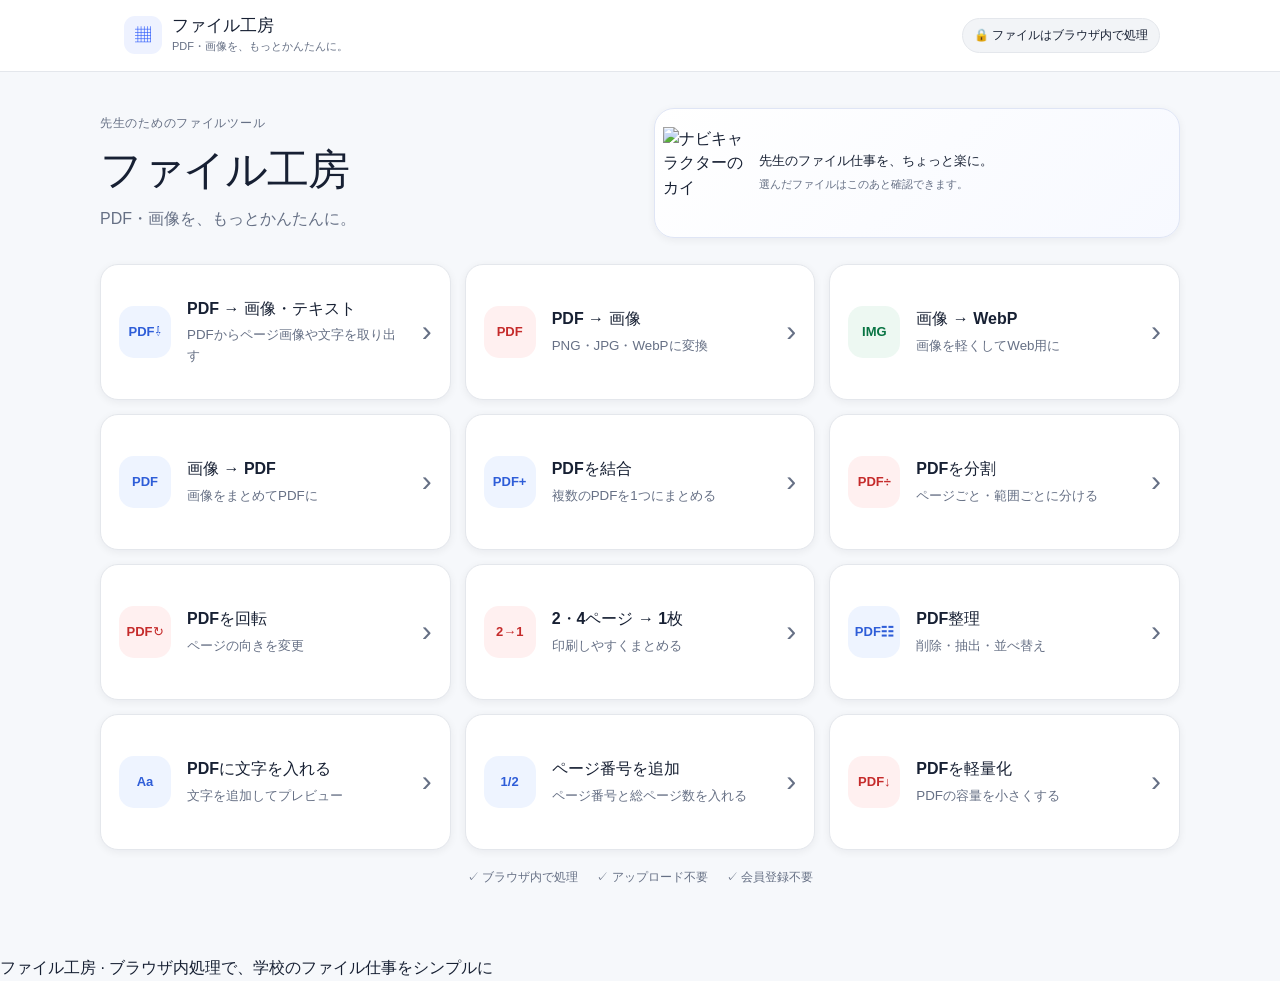
==== commit b364525c: "Add PDF text overlay tool to home" ====
--- a/index.html
+++ b/index.html
@@ -1 +1 @@
-<!doctype html><html lang="ja"><head><meta charset="utf-8"><meta name="viewport" content="width=device-width,initial-scale=1,viewport-fit=cover"><meta name="theme-color" content="#f7f8fa"><meta name="description" content="PDF・画像を、もっとかんたんに。ブラウザ内でPDFと画像を変換するファイル工房。"><title>ファイル工房 | PDF・画像を、もっとかんたんに。</title><link rel="stylesheet" href="https://tt-sensei.github.io/edu-effects/css/edu-effects.css"><link rel="stylesheet" href="style.css"></head><body><header class="site-header"><div class="header-inner"><button class="brand" type="button" data-home><span class="brand-mark">▦</span><span><strong>ファイル工房</strong><small>PDF・画像を、もっとかんたんに。</small></span></button><div class="privacy-pill">🔒 ファイルはブラウザ内で処理</div></div></header><main class="app-shell"><section id="home-view" class="view active"><div class="hero"><div><p class="eyebrow">先生のためのファイルツール</p><h1>ファイル工房</h1><p>PDF・画像を、もっとかんたんに。</p></div><div class="hero-navi"><img src="https://raw.githubusercontent.com/TT-sensei/navi-character-/main/assets/web/characters/kai/expressions/01-normal-smile.webp" alt="ナビキャラクターのカイ" loading="lazy"><div><strong>先生のファイル仕事を、ちょっと楽に。</strong><span>選んだファイルはこのあと確認できます。</span></div></div></div><div class="tool-grid"><a class="tool-card" href="pdf-extract.html"><span class="tool-icon doc">PDF⇩</span><span><strong>PDF → 画像・テキスト</strong><small>PDFからページ画像や文字を取り出す</small></span><span class="arrow">›</span></a><button class="tool-card" type="button" data-tool="pdf-image"><span class="tool-icon pdf">PDF</span><span><strong>PDF → 画像</strong><small>PNG・JPG・WebPに変換</small></span><span class="arrow">›</span></button><button class="tool-card" type="button" data-tool="image-webp"><span class="tool-icon image">IMG</span><span><strong>画像 → WebP</strong><small>画像を軽くしてWeb用に</small></span><span class="arrow">›</span></button><button class="tool-card" type="button" data-tool="image-pdf"><span class="tool-icon doc">PDF</span><span><strong>画像 → PDF</strong><small>画像をまとめてPDFに</small></span><span class="arrow">›</span></button><button class="tool-card" type="button" data-tool="pdf-merge"><span class="tool-icon doc">PDF+</span><span><strong>PDFを結合</strong><small>複数のPDFを1つにまとめる</small></span><span class="arrow">›</span></button><button class="tool-card" type="button" data-tool="pdf-split"><span class="tool-icon pdf">PDF÷</span><span><strong>PDFを分割</strong><small>ページごと・範囲ごとに分ける</small></span><span class="arrow">›</span></button><a class="tool-card" href="advanced.html?tool=rotate"><span class="tool-icon pdf">PDF↻</span><span><strong>PDFを回転</strong><small>ページの向きを変更</small></span><span class="arrow">›</span></a><a class="tool-card" href="advanced.html?tool=nup"><span class="tool-icon pdf">2→1</span><span><strong>2・4ページ → 1枚</strong><small>印刷しやすくまとめる</small></span><span class="arrow">›</span></a><a class="tool-card" href="advanced.html?tool=organize"><span class="tool-icon doc">PDF☷</span><span><strong>PDF整理</strong><small>削除・抽出・並べ替え</small></span><span class="arrow">›</span></a><a class="tool-card" href="advanced.html?tool=page-numbers"><span class="tool-icon doc">1/2</span><span><strong>ページ番号を追加</strong><small>ページ番号と総ページ数を入れる</small></span><span class="arrow">›</span></a><a class="tool-card" href="advanced.html?tool=compress"><span class="tool-icon pdf">PDF↓</span><span><strong>PDFを軽量化</strong><small>PDFの容量を小さくする</small></span><span class="arrow">›</span></a></div><div class="local-note"><span>✓ ブラウザ内で処理</span><span>✓ アップロード不要</span><span>✓ 会員登録不要</span></div></section><section id="tool-view" class="view" hidden><div class="tool-header"><button class="back-button" type="button" data-home>← トップへ</button><div><p class="eyebrow" id="tool-step-label">① ファイルを入れる</p><h2 id="tool-title">PDF → 画像</h2></div></div><div class="stepper"><span class="step active">① ファイルを入れる</span><span class="step">② 設定する</span><span class="step">③ 変換する</span><span class="step">④ 保存する</span></div><div id="drop-zone" class="drop-zone" tabindex="0" role="button"><div class="drop-icon">＋</div><strong>ここにファイルをドロップ</strong><span>または</span><button id="file-button" class="primary-button" type="button">ファイルを選択</button><small id="file-hint">PDFを選択してください</small><input id="file-input" type="file" hidden></div><div id="files-panel" class="panel selected-files-panel" hidden></div><div class="tool-navi-hint"><img src="https://raw.githubusercontent.com/TT-sensei/navi-character-/main/assets/web/characters/kai/expressions/07-encouraging.webp" alt="" loading="lazy"><span>ファイルを確認したら、その下の設定で変換方法を選べます。</span></div><div id="settings-panel" class="panel" hidden></div><div id="progress-panel" class="panel progress-panel" hidden></div><div id="result-panel" class="panel result-panel" hidden></div><div id="error-panel" class="error-panel" hidden></div></section></main><footer class="site-footer">ファイル工房 · ブラウザ内処理で、学校のファイル仕事をシンプルに</footer><script src="https://cdnjs.cloudflare.com/ajax/libs/jszip/3.10.1/jszip.min.js" defer></script><script src="https://cdnjs.cloudflare.com/ajax/libs/pdf-lib/1.17.1/pdf-lib.min.js" defer></script><script type="module" src="js/app-v2.js"></script></body></html>+<!doctype html><html lang="ja"><head><meta charset="utf-8"><meta name="viewport" content="width=device-width,initial-scale=1,viewport-fit=cover"><meta name="theme-color" content="#f7f8fa"><meta name="description" content="PDF・画像を、もっとかんたんに。ブラウザ内でPDFと画像を変換するファイル工房。"><title>ファイル工房 | PDF・画像を、もっとかんたんに。</title><link rel="stylesheet" href="https://tt-sensei.github.io/edu-effects/css/edu-effects.css"><link rel="stylesheet" href="style.css"></head><body><header class="site-header"><div class="header-inner"><button class="brand" type="button" data-home><span class="brand-mark">▦</span><span><strong>ファイル工房</strong><small>PDF・画像を、もっとかんたんに。</small></span></button><div class="privacy-pill">🔒 ファイルはブラウザ内で処理</div></div></header><main class="app-shell"><section id="home-view" class="view active"><div class="hero"><div><p class="eyebrow">先生のためのファイルツール</p><h1>ファイル工房</h1><p>PDF・画像を、もっとかんたんに。</p></div><div class="hero-navi"><img src="https://raw.githubusercontent.com/TT-sensei/navi-character-/main/assets/web/characters/kai/expressions/01-normal-smile.webp" alt="ナビキャラクターのカイ" loading="lazy"><div><strong>先生のファイル仕事を、ちょっと楽に。</strong><span>選んだファイルはこのあと確認できます。</span></div></div></div><div class="tool-grid"><a class="tool-card" href="pdf-extract.html"><span class="tool-icon doc">PDF⇩</span><span><strong>PDF → 画像・テキスト</strong><small>PDFからページ画像や文字を取り出す</small></span><span class="arrow">›</span></a><button class="tool-card" type="button" data-tool="pdf-image"><span class="tool-icon pdf">PDF</span><span><strong>PDF → 画像</strong><small>PNG・JPG・WebPに変換</small></span><span class="arrow">›</span></button><button class="tool-card" type="button" data-tool="image-webp"><span class="tool-icon image">IMG</span><span><strong>画像 → WebP</strong><small>画像を軽くしてWeb用に</small></span><span class="arrow">›</span></button><button class="tool-card" type="button" data-tool="image-pdf"><span class="tool-icon doc">PDF</span><span><strong>画像 → PDF</strong><small>画像をまとめてPDFに</small></span><span class="arrow">›</span></button><button class="tool-card" type="button" data-tool="pdf-merge"><span class="tool-icon doc">PDF+</span><span><strong>PDFを結合</strong><small>複数のPDFを1つにまとめる</small></span><span class="arrow">›</span></button><button class="tool-card" type="button" data-tool="pdf-split"><span class="tool-icon pdf">PDF÷</span><span><strong>PDFを分割</strong><small>ページごと・範囲ごとに分ける</small></span><span class="arrow">›</span></button><a class="tool-card" href="advanced.html?tool=rotate"><span class="tool-icon pdf">PDF↻</span><span><strong>PDFを回転</strong><small>ページの向きを変更</small></span><span class="arrow">›</span></a><a class="tool-card" href="advanced.html?tool=nup"><span class="tool-icon pdf">2→1</span><span><strong>2・4ページ → 1枚</strong><small>印刷しやすくまとめる</small></span><span class="arrow">›</span></a><a class="tool-card" href="advanced.html?tool=organize"><span class="tool-icon doc">PDF☷</span><span><strong>PDF整理</strong><small>削除・抽出・並べ替え</small></span><span class="arrow">›</span></a><a class="tool-card" href="advanced.html?tool=text"><span class="tool-icon doc">Aa</span><span><strong>PDFに文字を入れる</strong><small>文字を追加してプレビュー</small></span><span class="arrow">›</span></a><a class="tool-card" href="advanced.html?tool=page-numbers"><span class="tool-icon doc">1/2</span><span><strong>ページ番号を追加</strong><small>ページ番号と総ページ数を入れる</small></span><span class="arrow">›</span></a><a class="tool-card" href="advanced.html?tool=compress"><span class="tool-icon pdf">PDF↓</span><span><strong>PDFを軽量化</strong><small>PDFの容量を小さくする</small></span><span class="arrow">›</span></a></div><div class="local-note"><span>✓ ブラウザ内で処理</span><span>✓ アップロード不要</span><span>✓ 会員登録不要</span></div></section><section id="tool-view" class="view" hidden><div class="tool-header"><button class="back-button" type="button" data-home>← トップへ</button><div><p class="eyebrow" id="tool-step-label">① ファイルを入れる</p><h2 id="tool-title">PDF → 画像</h2></div></div><div class="stepper"><span class="step active">① ファイルを入れる</span><span class="step">② 設定する</span><span class="step">③ 変換する</span><span class="step">④ 保存する</span></div><div id="drop-zone" class="drop-zone" tabindex="0" role="button"><div class="drop-icon">＋</div><strong>ここにファイルをドロップ</strong><span>または</span><button id="file-button" class="primary-button" type="button">ファイルを選択</button><small id="file-hint">PDFを選択してください</small><input id="file-input" type="file" hidden></div><div id="files-panel" class="panel selected-files-panel" hidden></div><div class="tool-navi-hint"><img src="https://raw.githubusercontent.com/TT-sensei/navi-character-/main/assets/web/characters/kai/expressions/07-encouraging.webp" alt="" loading="lazy"><span>ファイルを確認したら、その下の設定で変換方法を選べます。</span></div><div id="settings-panel" class="panel" hidden></div><div id="progress-panel" class="panel progress-panel" hidden></div><div id="result-panel" class="panel result-panel" hidden></div><div id="error-panel" class="error-panel" hidden></div></section></main><footer class="site-footer">ファイル工房 · ブラウザ内処理で、学校のファイル仕事をシンプルに</footer><script src="https://cdnjs.cloudflare.com/ajax/libs/jszip/3.10.1/jszip.min.js" defer></script><script src="https://cdnjs.cloudflare.com/ajax/libs/pdf-lib/1.17.1/pdf-lib.min.js" defer></script><script type="module" src="js/app-v2.js"></script></body></html>
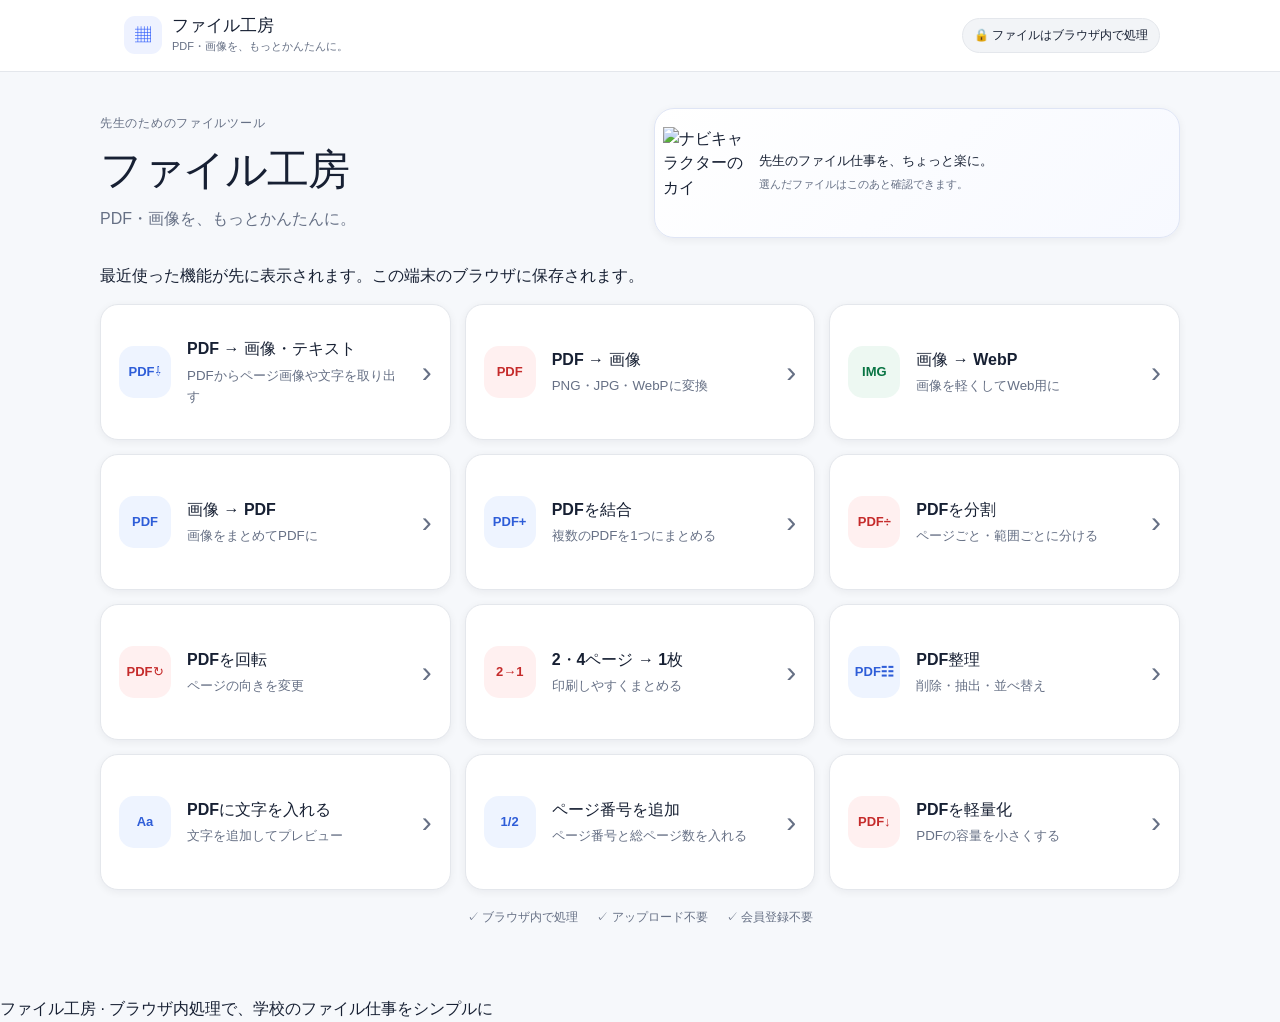
==== commit 581b7837: "Explain recent tool ordering on homepage" ====
--- a/index.html
+++ b/index.html
@@ -1 +1 @@
-<!doctype html><html lang="ja"><head><meta charset="utf-8"><meta name="viewport" content="width=device-width,initial-scale=1,viewport-fit=cover"><meta name="theme-color" content="#f7f8fa"><meta name="description" content="PDF・画像を、もっとかんたんに。ブラウザ内でPDFと画像を変換するファイル工房。"><title>ファイル工房 | PDF・画像を、もっとかんたんに。</title><link rel="stylesheet" href="https://tt-sensei.github.io/edu-effects/css/edu-effects.css"><link rel="stylesheet" href="style.css"></head><body><header class="site-header"><div class="header-inner"><button class="brand" type="button" data-home><span class="brand-mark">▦</span><span><strong>ファイル工房</strong><small>PDF・画像を、もっとかんたんに。</small></span></button><div class="privacy-pill">🔒 ファイルはブラウザ内で処理</div></div></header><main class="app-shell"><section id="home-view" class="view active"><div class="hero"><div><p class="eyebrow">先生のためのファイルツール</p><h1>ファイル工房</h1><p>PDF・画像を、もっとかんたんに。</p></div><div class="hero-navi"><img src="https://raw.githubusercontent.com/TT-sensei/navi-character-/main/assets/web/characters/kai/expressions/01-normal-smile.webp" alt="ナビキャラクターのカイ" loading="lazy"><div><strong>先生のファイル仕事を、ちょっと楽に。</strong><span>選んだファイルはこのあと確認できます。</span></div></div></div><div class="tool-grid"><a class="tool-card" href="pdf-extract.html"><span class="tool-icon doc">PDF⇩</span><span><strong>PDF → 画像・テキスト</strong><small>PDFからページ画像や文字を取り出す</small></span><span class="arrow">›</span></a><button class="tool-card" type="button" data-tool="pdf-image"><span class="tool-icon pdf">PDF</span><span><strong>PDF → 画像</strong><small>PNG・JPG・WebPに変換</small></span><span class="arrow">›</span></button><button class="tool-card" type="button" data-tool="image-webp"><span class="tool-icon image">IMG</span><span><strong>画像 → WebP</strong><small>画像を軽くしてWeb用に</small></span><span class="arrow">›</span></button><button class="tool-card" type="button" data-tool="image-pdf"><span class="tool-icon doc">PDF</span><span><strong>画像 → PDF</strong><small>画像をまとめてPDFに</small></span><span class="arrow">›</span></button><button class="tool-card" type="button" data-tool="pdf-merge"><span class="tool-icon doc">PDF+</span><span><strong>PDFを結合</strong><small>複数のPDFを1つにまとめる</small></span><span class="arrow">›</span></button><button class="tool-card" type="button" data-tool="pdf-split"><span class="tool-icon pdf">PDF÷</span><span><strong>PDFを分割</strong><small>ページごと・範囲ごとに分ける</small></span><span class="arrow">›</span></button><a class="tool-card" href="advanced.html?tool=rotate"><span class="tool-icon pdf">PDF↻</span><span><strong>PDFを回転</strong><small>ページの向きを変更</small></span><span class="arrow">›</span></a><a class="tool-card" href="advanced.html?tool=nup"><span class="tool-icon pdf">2→1</span><span><strong>2・4ページ → 1枚</strong><small>印刷しやすくまとめる</small></span><span class="arrow">›</span></a><a class="tool-card" href="advanced.html?tool=organize"><span class="tool-icon doc">PDF☷</span><span><strong>PDF整理</strong><small>削除・抽出・並べ替え</small></span><span class="arrow">›</span></a><a class="tool-card" href="advanced.html?tool=text"><span class="tool-icon doc">Aa</span><span><strong>PDFに文字を入れる</strong><small>文字を追加してプレビュー</small></span><span class="arrow">›</span></a><a class="tool-card" href="advanced.html?tool=page-numbers"><span class="tool-icon doc">1/2</span><span><strong>ページ番号を追加</strong><small>ページ番号と総ページ数を入れる</small></span><span class="arrow">›</span></a><a class="tool-card" href="advanced.html?tool=compress"><span class="tool-icon pdf">PDF↓</span><span><strong>PDFを軽量化</strong><small>PDFの容量を小さくする</small></span><span class="arrow">›</span></a></div><div class="local-note"><span>✓ ブラウザ内で処理</span><span>✓ アップロード不要</span><span>✓ 会員登録不要</span></div></section><section id="tool-view" class="view" hidden><div class="tool-header"><button class="back-button" type="button" data-home>← トップへ</button><div><p class="eyebrow" id="tool-step-label">① ファイルを入れる</p><h2 id="tool-title">PDF → 画像</h2></div></div><div class="stepper"><span class="step active">① ファイルを入れる</span><span class="step">② 設定する</span><span class="step">③ 変換する</span><span class="step">④ 保存する</span></div><div id="drop-zone" class="drop-zone" tabindex="0" role="button"><div class="drop-icon">＋</div><strong>ここにファイルをドロップ</strong><span>または</span><button id="file-button" class="primary-button" type="button">ファイルを選択</button><small id="file-hint">PDFを選択してください</small><input id="file-input" type="file" hidden></div><div id="files-panel" class="panel selected-files-panel" hidden></div><div class="tool-navi-hint"><img src="https://raw.githubusercontent.com/TT-sensei/navi-character-/main/assets/web/characters/kai/expressions/07-encouraging.webp" alt="" loading="lazy"><span>ファイルを確認したら、その下の設定で変換方法を選べます。</span></div><div id="settings-panel" class="panel" hidden></div><div id="progress-panel" class="panel progress-panel" hidden></div><div id="result-panel" class="panel result-panel" hidden></div><div id="error-panel" class="error-panel" hidden></div></section></main><footer class="site-footer">ファイル工房 · ブラウザ内処理で、学校のファイル仕事をシンプルに</footer><script src="https://cdnjs.cloudflare.com/ajax/libs/jszip/3.10.1/jszip.min.js" defer></script><script src="https://cdnjs.cloudflare.com/ajax/libs/pdf-lib/1.17.1/pdf-lib.min.js" defer></script><script type="module" src="js/app-v2.js"></script></body></html>+<!doctype html><html lang="ja"><head><meta charset="utf-8"><meta name="viewport" content="width=device-width,initial-scale=1,viewport-fit=cover"><meta name="theme-color" content="#f7f8fa"><meta name="description" content="PDF・画像を、もっとかんたんに。ブラウザ内でPDFと画像を変換するファイル工房。"><title>ファイル工房 | PDF・画像を、もっとかんたんに。</title><link rel="stylesheet" href="https://tt-sensei.github.io/edu-effects/css/edu-effects.css"><link rel="stylesheet" href="style.css"></head><body><header class="site-header"><div class="header-inner"><button class="brand" type="button" data-home><span class="brand-mark">▦</span><span><strong>ファイル工房</strong><small>PDF・画像を、もっとかんたんに。</small></span></button><div class="privacy-pill">🔒 ファイルはブラウザ内で処理</div></div></header><main class="app-shell"><section id="home-view" class="view active"><div class="hero"><div><p class="eyebrow">先生のためのファイルツール</p><h1>ファイル工房</h1><p>PDF・画像を、もっとかんたんに。</p></div><div class="hero-navi"><img src="https://raw.githubusercontent.com/TT-sensei/navi-character-/main/assets/web/characters/kai/expressions/01-normal-smile.webp" alt="ナビキャラクターのカイ" loading="lazy"><div><strong>先生のファイル仕事を、ちょっと楽に。</strong><span>選んだファイルはこのあと確認できます。</span></div></div></div><p class="tool-order-note">最近使った機能が先に表示されます。この端末のブラウザに保存されます。</p><div class="tool-grid"><a class="tool-card" href="pdf-extract.html"><span class="tool-icon doc">PDF⇩</span><span><strong>PDF → 画像・テキスト</strong><small>PDFからページ画像や文字を取り出す</small></span><span class="arrow">›</span></a><button class="tool-card" type="button" data-tool="pdf-image"><span class="tool-icon pdf">PDF</span><span><strong>PDF → 画像</strong><small>PNG・JPG・WebPに変換</small></span><span class="arrow">›</span></button><button class="tool-card" type="button" data-tool="image-webp"><span class="tool-icon image">IMG</span><span><strong>画像 → WebP</strong><small>画像を軽くしてWeb用に</small></span><span class="arrow">›</span></button><button class="tool-card" type="button" data-tool="image-pdf"><span class="tool-icon doc">PDF</span><span><strong>画像 → PDF</strong><small>画像をまとめてPDFに</small></span><span class="arrow">›</span></button><button class="tool-card" type="button" data-tool="pdf-merge"><span class="tool-icon doc">PDF+</span><span><strong>PDFを結合</strong><small>複数のPDFを1つにまとめる</small></span><span class="arrow">›</span></button><button class="tool-card" type="button" data-tool="pdf-split"><span class="tool-icon pdf">PDF÷</span><span><strong>PDFを分割</strong><small>ページごと・範囲ごとに分ける</small></span><span class="arrow">›</span></button><a class="tool-card" href="advanced.html?tool=rotate"><span class="tool-icon pdf">PDF↻</span><span><strong>PDFを回転</strong><small>ページの向きを変更</small></span><span class="arrow">›</span></a><a class="tool-card" href="advanced.html?tool=nup"><span class="tool-icon pdf">2→1</span><span><strong>2・4ページ → 1枚</strong><small>印刷しやすくまとめる</small></span><span class="arrow">›</span></a><a class="tool-card" href="advanced.html?tool=organize"><span class="tool-icon doc">PDF☷</span><span><strong>PDF整理</strong><small>削除・抽出・並べ替え</small></span><span class="arrow">›</span></a><a class="tool-card" href="advanced.html?tool=text"><span class="tool-icon doc">Aa</span><span><strong>PDFに文字を入れる</strong><small>文字を追加してプレビュー</small></span><span class="arrow">›</span></a><a class="tool-card" href="advanced.html?tool=page-numbers"><span class="tool-icon doc">1/2</span><span><strong>ページ番号を追加</strong><small>ページ番号と総ページ数を入れる</small></span><span class="arrow">›</span></a><a class="tool-card" href="advanced.html?tool=compress"><span class="tool-icon pdf">PDF↓</span><span><strong>PDFを軽量化</strong><small>PDFの容量を小さくする</small></span><span class="arrow">›</span></a></div><div class="local-note"><span>✓ ブラウザ内で処理</span><span>✓ アップロード不要</span><span>✓ 会員登録不要</span></div></section><section id="tool-view" class="view" hidden><div class="tool-header"><button class="back-button" type="button" data-home>← トップへ</button><div><p class="eyebrow" id="tool-step-label">① ファイルを入れる</p><h2 id="tool-title">PDF → 画像</h2></div></div><div class="stepper"><span class="step active">① ファイルを入れる</span><span class="step">② 設定する</span><span class="step">③ 変換する</span><span class="step">④ 保存する</span></div><div id="drop-zone" class="drop-zone" tabindex="0" role="button"><div class="drop-icon">＋</div><strong>ここにファイルをドロップ</strong><span>または</span><button id="file-button" class="primary-button" type="button">ファイルを選択</button><small id="file-hint">PDFを選択してください</small><input id="file-input" type="file" hidden></div><div id="files-panel" class="panel selected-files-panel" hidden></div><div class="tool-navi-hint"><img src="https://raw.githubusercontent.com/TT-sensei/navi-character-/main/assets/web/characters/kai/expressions/07-encouraging.webp" alt="" loading="lazy"><span>ファイルを確認したら、その下の設定で変換方法を選べます。</span></div><div id="settings-panel" class="panel" hidden></div><div id="progress-panel" class="panel progress-panel" hidden></div><div id="result-panel" class="panel result-panel" hidden></div><div id="error-panel" class="error-panel" hidden></div></section></main><footer class="site-footer">ファイル工房 · ブラウザ内処理で、学校のファイル仕事をシンプルに</footer><script src="https://cdnjs.cloudflare.com/ajax/libs/jszip/3.10.1/jszip.min.js" defer></script><script src="https://cdnjs.cloudflare.com/ajax/libs/pdf-lib/1.17.1/pdf-lib.min.js" defer></script><script type="module" src="js/app-v2.js"></script></body></html>
--- a/style.css
+++ b/style.css
@@ -1 +1,38 @@
-:root{font-family:-apple-system,BlinkMacSystemFont,"Segoe UI","Noto Sans JP","Hiragino Kaku Gothic ProN",Meiryo,sans-serif;color:var(--edu-ink,#172033);background:var(--edu-bg,#f6f8fb);font-synthesis:none;--ink:var(--edu-ink,#172033);--muted:var(--edu-muted,#667085);--line:var(--edu-line,#e4e7ec);--surface:var(--edu-surface,#fff);--accent:var(--edu-primary,#2563eb);--accent-soft:var(--edu-primary-soft,#eff6ff);--danger:var(--edu-danger,#b42318);--success:var(--edu-success,#15803d);--shadow:var(--edu-shadow-sm,0 2px 8px rgb(16 24 40 / 6%))}*{box-sizing:border-box}a{color:inherit;text-decoration:none}html,body{margin:0;min-height:100%;background:#f6f8fb}body{line-height:1.55}button,input,select{font:inherit}.site-header{position:sticky;top:0;z-index:10;background:rgba(255,255,255,.94);border-bottom:1px solid var(--line);backdrop-filter:blur(10px)}.header-inner{max-width:1080px;margin:auto;padding:12px 20px;display:flex;align-items:center;justify-content:space-between;gap:16px}.brand{text-decoration:none;border:0;background:transparent;display:flex;align-items:center;gap:10px;padding:4px;cursor:pointer;color:var(--ink);text-align:left}.brand-mark{width:38px;height:38px;border-radius:11px;display:grid;place-items:center;background:#eef2ff;color:#315efb;font-weight:800}.brand strong{display:block;font-size:17px;line-height:1.15}.brand small{display:block;color:var(--muted);font-size:11px;margin-top:2px}.privacy-pill{font-size:12px;color:var(--ink);background:#f2f4f7;border:1px solid var(--line);padding:7px 11px;border-radius:999px}.app-shell{max-width:1120px;margin:auto;padding:30px 20px 52px}.hero{display:grid;grid-template-columns:1fr 1fr;align-items:center;gap:28px;margin:6px 0 26px}.eyebrow{margin:0 0 5px;color:var(--muted);font-size:12px;font-weight:700;letter-spacing:.06em}.hero h1{margin:0;font-size:clamp(30px,4vw,42px);letter-spacing:-.03em}.hero p:not(.eyebrow){margin:4px 0 0;color:var(--muted);font-size:16px}.hero-navi{min-height:104px;display:flex;align-items:center;gap:10px;padding:10px 15px 10px 8px;background:linear-gradient(135deg,#fff,#f7f9ff);border:1px solid #dfe5f5;border-radius:20px;box-shadow:var(--shadow);overflow:hidden}.hero-navi img{width:86px;height:100px;object-fit:contain;align-self:flex-end;margin-top:8px}.hero-navi strong{display:block;font-size:13px;line-height:1.45}.hero-navi span{display:block;color:var(--muted);font-size:11px;margin-top:5px}.tool-grid{display:grid;grid-template-columns:repeat(3,1fr);gap:14px}.tool-card{color:var(--ink);text-decoration:none;min-height:136px;background:#fff;border:1px solid var(--line);border-radius:18px;padding:18px;display:grid;grid-template-columns:auto 1fr auto;align-items:center;gap:16px;text-align:left;cursor:pointer;box-shadow:var(--shadow);transition:transform .16s ease,border-color .16s ease}.tool-card:hover{color:var(--ink);text-decoration:none;transform:translateY(-2px);border-color:#b9c5ff}.tool-card:focus-visible,.brand:focus-visible,.back-button:focus-visible,.primary-button:focus-visible,.secondary-button:focus-visible,.drop-zone:focus-visible,select:focus-visible,input:focus-visible{outline:3px solid #b9c5ff;outline-offset:2px}.tool-icon{width:52px;height:52px;border-radius:15px;display:grid;place-items:center;font-size:13px;font-weight:800}.tool-icon.pdf{background:#fff0f0;color:#c52b2b}.tool-icon.image{background:#edf8f2;color:#087443}.tool-icon.doc{background:#eef4ff;color:#2e5dd8}.tool-card strong{display:block;font-size:16px}.tool-card small{display:block;color:var(--muted);margin-top:4px}.arrow{font-size:30px;color:var(--muted)}.local-note{display:flex;justify-content:center;gap:18px;flex-wrap:wrap;color:var(--muted);font-size:12px;margin:18px 0}.local-note span{display:inline-flex;align-items:center;gap:5px}.tool-header{display:flex;align-items:center;gap:20px;margin-bottom:18px}.tool-header h2{margin:0;font-size:28px}.back-button{border:0;background:transparent;color:var(--ink);cursor:pointer;padding:8px 0}.stepper{display:flex;gap:6px;overflow:auto;padding-bottom:18px}.step{white-space:nowrap;color:var(--muted);font-size:12px;padding:7px 10px;border-radius:999px;background:#eef0f3}.step.active{background:#e8edff;color:#294fd2;font-weight:700}.drop-zone{background:#fff;border:2px dashed #cbd3df;border-radius:18px;min-height:250px;display:flex;flex-direction:column;align-items:center;justify-content:center;gap:8px;text-align:center;cursor:pointer;padding:24px;transition:.15s}.drop-zone.dragover{border-color:var(--accent);background:var(--accent-soft)}.drop-icon{font-size:38px;color:#315efb;line-height:1}.drop-zone strong{font-size:19px}.drop-zone span,.drop-zone small{color:var(--muted);font-size:12px}.primary-button,.secondary-button{border-radius:10px;padding:11px 17px;min-height:44px;cursor:pointer;font-weight:700}.primary-button{border:1px solid var(--accent);background:var(--accent);color:#fff}.secondary-button{border:1px solid var(--line);background:#fff;color:var(--ink)}.primary-button:disabled,.secondary-button:disabled{opacity:.5;cursor:not-allowed}.panel{background:#fff;border:1px solid var(--line);border-radius:16px;margin-top:14px;padding:20px;box-shadow:var(--shadow)}.panel h3{margin:0 0 15px;font-size:17px}.selected-files-panel{border-color:#cfd8f7;background:linear-gradient(180deg,#fff,#fbfcff);box-shadow:0 8px 28px rgba(49,94,251,.08)}.selected-files-panel.has-files{animation:files-in .22s ease-out}.selected-files-panel h3{display:flex;align-items:center;gap:8px}.selected-files-panel h3::before{content:'✓';width:24px;height:24px;border-radius:50%;display:grid;place-items:center;background:#e9f8f0;color:#087443;font-size:13px;font-weight:800}.tool-navi-hint{display:flex;align-items:center;gap:8px;margin:10px 2px 0;color:var(--muted);font-size:11px}.tool-navi-hint img{width:42px;height:42px;object-fit:contain;align-self:flex-end}.settings-grid{display:grid;grid-template-columns:repeat(2,1fr);gap:14px}.field{display:flex;flex-direction:column;gap:6px}.field label{font-size:12px;font-weight:700;color:var(--ink)}.field input,.field select{width:100%;height:44px;border:1px solid #cfd5dd;border-radius:9px;padding:0 11px;background:#fff;color:var(--ink)}.field-note{font-size:11px;color:var(--muted)}.range-line{display:flex;gap:10px;align-items:center}.range-line input[type=range]{flex:1}.value-chip{min-width:48px;text-align:center;background:#f2f4f7;border-radius:7px;padding:5px 7px;font-size:12px}.actions{display:flex;justify-content:flex-end;gap:10px;flex-wrap:wrap;margin-top:18px}.file-list{display:grid;gap:8px}.file-row{display:grid;grid-template-columns:1fr auto;gap:12px;align-items:center;padding:11px 12px;border:1px solid #e4e7ec;border-radius:10px}.file-name{font-size:13px;overflow:hidden;text-overflow:ellipsis;white-space:nowrap}.file-meta{font-size:11px;color:var(--muted)}.thumb-list{display:grid;grid-template-columns:repeat(auto-fill,minmax(150px,1fr));gap:12px}.thumb-card{border:1px solid var(--line);border-radius:12px;overflow:hidden;background:#fff;position:relative}.thumb-card img{width:100%;height:140px;object-fit:contain;background:#f2f4f7;display:block}.thumb-card .thumb-body{padding:8px}.thumb-card .thumb-name{font-size:11px;white-space:nowrap;overflow:hidden;text-overflow:ellipsis}.thumb-card .thumb-controls{display:flex;gap:4px;margin-top:7px}.thumb-card button{flex:1;min-height:34px;border:1px solid var(--line);background:#fff;border-radius:7px;cursor:pointer;font-size:11px}.progress-bar{height:12px;background:#edf0f3;border-radius:999px;overflow:hidden}.progress-fill{height:100%;width:0;background:#315efb;transition:width .12s ease}.progress-text{display:flex;justify-content:space-between;gap:12px;margin-bottom:9px;font-size:12px}.result-title{display:flex;align-items:center;gap:8px;color:var(--success);font-weight:800}.result-summary{display:flex;flex-wrap:wrap;gap:8px;margin:12px 0}.stat{background:#f5f7f9;border-radius:10px;padding:8px 11px;font-size:12px}.error-panel{margin-top:16px;border:1px solid #f1b5b1;background:#fff6f5;color:var(--danger);border-radius:12px;padding:13px 15px;font-size:13px}.hint{color:var(--muted);font-size:12px}.sortable-drag{opacity:.45}@keyframes files-in{from{opacity:.4;transform:translateY(-5px)}to{opacity:1;transform:none}}@media(max-width:900px){.hero{grid-template-columns:1fr 1fr}.tool-grid{grid-template-columns:repeat(2,1fr)}}@media(max-width:760px){.header-inner{padding:10px 14px}.privacy-pill{display:none}.app-shell{padding:24px 14px 40px}.hero{display:block}.hero-navi{margin:18px 0}.hero-navi img{width:82px;height:96px}.tool-grid{grid-template-columns:1fr}.tool-card{min-height:120px}.settings-grid{grid-template-columns:1fr}.tool-header{align-items:flex-start;gap:10px;flex-direction:column}.tool-header h2{font-size:24px}.drop-zone{min-height:220px}.panel{padding:15px}.actions{justify-content:stretch}.actions>*{flex:1}.thumb-list{grid-template-columns:repeat(2,1fr)}}@media(prefers-reduced-motion:reduce){*,*::before,*::after{scroll-behavior:auto!important;transition:none!important;animation:none!important}}+:root{font-family:-apple-system,BlinkMacSystemFont,"Segoe UI","Noto Sans JP","Hiragino Kaku Gothic ProN",Meiryo,sans-serif;color:var(--edu-ink,#172033);background:var(--edu-bg,#f6f8fb);font-synthesis:none;--ink:var(--edu-ink,#172033);--muted:var(--edu-muted,#667085);--line:var(--edu-line,#e4e7ec);--surface:var(--edu-surface,#fff);--accent:var(--edu-primary,#2563eb);--accent-soft:var(--edu-primary-soft,#eff6ff);--danger:var(--edu-danger,#b42318);--success:var(--edu-success,#15803d);--shadow:var(--edu-shadow-sm,0 2px 8px rgb(16 24 40 / 6%))}*{box-sizing:border-box}a{color:inherit;text-decoration:none}html,body{margin:0;min-height:100%;background:#f6f8fb}body{line-height:1.55}button,input,select{font:inherit}.site-header{position:sticky;top:0;z-index:10;background:rgba(255,255,255,.94);border-bottom:1px solid var(--line);backdrop-filter:blur(10px)}.header-inner{max-width:1080px;margin:auto;padding:12px 20px;display:flex;align-items:center;justify-content:space-between;gap:16px}.brand{text-decoration:none;border:0;background:transparent;display:flex;align-items:center;gap:10px;padding:4px;cursor:pointer;color:var(--ink);text-align:left}.brand-mark{width:38px;height:38px;border-radius:11px;display:grid;place-items:center;background:#eef2ff;color:#315efb;font-weight:800}.brand strong{display:block;font-size:17px;line-height:1.15}.brand small{display:block;color:var(--muted);font-size:11px;margin-top:2px}.privacy-pill{font-size:12px;color:var(--ink);background:#f2f4f7;border:1px solid var(--line);padding:7px 11px;border-radius:999px}.app-shell{max-width:1120px;margin:auto;padding:30px 20px 52px}.hero{display:grid;grid-template-columns:1fr 1fr;align-items:center;gap:28px;margin:6px 0 26px}.eyebrow{margin:0 0 5px;color:var(--muted);font-size:12px;font-weight:700;letter-spacing:.06em}.hero h1{margin:0;font-size:clamp(30px,4vw,42px);letter-spacing:-.03em}.hero p:not(.eyebrow){margin:4px 0 0;color:var(--muted);font-size:16px}.hero-navi{min-height:104px;display:flex;align-items:center;gap:10px;padding:10px 15px 10px 8px;background:linear-gradient(135deg,#fff,#f7f9ff);border:1px solid #dfe5f5;border-radius:20px;box-shadow:var(--shadow);overflow:hidden}.hero-navi img{width:86px;height:100px;object-fit:contain;align-self:flex-end;margin-top:8px}.hero-navi strong{display:block;font-size:13px;line-height:1.45}.hero-navi span{display:block;color:var(--muted);font-size:11px;margin-top:5px}.tool-grid{display:grid;grid-template-columns:repeat(3,1fr);gap:14px}.tool-card{color:var(--ink);text-decoration:none;min-height:136px;background:#fff;border:1px solid var(--line);border-radius:18px;padding:18px;display:grid;grid-template-columns:auto 1fr auto;align-items:center;gap:16px;text-align:left;cursor:pointer;box-shadow:var(--shadow);transition:transform .16s ease,border-color .16s ease}.tool-card:hover{color:var(--ink);text-decoration:none;transform:translateY(-2px);border-color:#b9c5ff}.tool-card:focus-visible,.brand:focus-visible,.back-button:focus-visible,.primary-button:focus-visible,.secondary-button:focus-visible,.drop-zone:focus-visible,select:focus-visible,input:focus-visible{outline:3px solid #b9c5ff;outline-offset:2px}.tool-icon{width:52px;height:52px;border-radius:15px;display:grid;place-items:center;font-size:13px;font-weight:800}.tool-icon.pdf{background:#fff0f0;color:#c52b2b}.tool-icon.image{background:#edf8f2;color:#087443}.tool-icon.doc{background:#eef4ff;color:#2e5dd8}.tool-card strong{display:block;font-size:16px}.tool-card small{display:block;color:var(--muted);margin-top:4px}.arrow{font-size:30px;color:var(--muted)}.local-note{display:flex;justify-content:center;gap:18px;flex-wrap:wrap;color:var(--muted);font-size:12px;margin:18px 0}.local-note span{display:inline-flex;align-items:center;gap:5px}.tool-header{display:flex;align-items:center;gap:20px;margin-bottom:18px}.tool-header h2{margin:0;font-size:28px}.back-button{border:0;background:transparent;color:var(--ink);cursor:pointer;padding:8px 0}.stepper{display:flex;gap:6px;overflow:auto;padding-bottom:18px}.step{white-space:nowrap;color:var(--muted);font-size:12px;padding:7px 10px;border-radius:999px;background:#eef0f3}.step.active{background:#e8edff;color:#294fd2;font-weight:700}.drop-zone{background:#fff;border:2px dashed #cbd3df;border-radius:18px;min-height:250px;display:flex;flex-direction:column;align-items:center;justify-content:center;gap:8px;text-align:center;cursor:pointer;padding:24px;transition:.15s}.drop-zone.dragover{border-color:var(--accent);background:var(--accent-soft)}.drop-icon{font-size:38px;color:#315efb;line-height:1}.drop-zone strong{font-size:19px}.drop-zone span,.drop-zone small{color:var(--muted);font-size:12px}.primary-button,.secondary-button{border-radius:10px;padding:11px 17px;min-height:44px;cursor:pointer;font-weight:700}.primary-button{border:1px solid var(--accent);background:var(--accent);color:#fff}.secondary-button{border:1px solid var(--line);background:#fff;color:var(--ink)}.primary-button:disabled,.secondary-button:disabled{opacity:.5;cursor:not-allowed}.panel{background:#fff;border:1px solid var(--line);border-radius:16px;margin-top:14px;padding:20px;box-shadow:var(--shadow)}.panel h3{margin:0 0 15px;font-size:17px}.selected-files-panel{border-color:#cfd8f7;background:linear-gradient(180deg,#fff,#fbfcff);box-shadow:0 8px 28px rgba(49,94,251,.08)}.selected-files-panel.has-files{animation:files-in .22s ease-out}.selected-files-panel h3{display:flex;align-items:center;gap:8px}.selected-files-panel h3::before{content:'✓';width:24px;height:24px;border-radius:50%;display:grid;place-items:center;background:#e9f8f0;color:#087443;font-size:13px;font-weight:800}.tool-navi-hint{display:flex;align-items:center;gap:8px;margin:10px 2px 0;color:var(--muted);font-size:11px}.tool-navi-hint img{width:42px;height:42px;object-fit:contain;align-self:flex-end}.settings-grid{display:grid;grid-template-columns:repeat(2,1fr);gap:14px}.field{display:flex;flex-direction:column;gap:6px}.field label{font-size:12px;font-weight:700;color:var(--ink)}.field input,.field select{width:100%;height:44px;border:1px solid #cfd5dd;border-radius:9px;padding:0 11px;background:#fff;color:var(--ink)}.field-note{font-size:11px;color:var(--muted)}.range-line{display:flex;gap:10px;align-items:center}.range-line input[type=range]{flex:1}.value-chip{min-width:48px;text-align:center;background:#f2f4f7;border-radius:7px;padding:5px 7px;font-size:12px}.actions{display:flex;justify-content:flex-end;gap:10px;flex-wrap:wrap;margin-top:18px}.file-list{display:grid;gap:8px}.file-row{display:grid;grid-template-columns:1fr auto;gap:12px;align-items:center;padding:11px 12px;border:1px solid #e4e7ec;border-radius:10px}.file-name{font-size:13px;overflow:hidden;text-overflow:ellipsis;white-space:nowrap}.file-meta{font-size:11px;color:var(--muted)}.thumb-list{display:grid;grid-template-columns:repeat(auto-fill,minmax(150px,1fr));gap:12px}.thumb-card{border:1px solid var(--line);border-radius:12px;overflow:hidden;background:#fff;position:relative}.thumb-card img{width:100%;height:140px;object-fit:contain;background:#f2f4f7;display:block}.thumb-card .thumb-body{padding:8px}.thumb-card .thumb-name{font-size:11px;white-space:nowrap;overflow:hidden;text-overflow:ellipsis}.thumb-card .thumb-controls{display:flex;gap:4px;margin-top:7px}.thumb-card button{flex:1;min-height:34px;border:1px solid var(--line);background:#fff;border-radius:7px;cursor:pointer;font-size:11px}.progress-bar{height:12px;background:#edf0f3;border-radius:999px;overflow:hidden}.progress-fill{height:100%;width:0;background:#315efb;transition:width .12s ease}.progress-text{display:flex;justify-content:space-between;gap:12px;margin-bottom:9px;font-size:12px}.result-title{display:flex;align-items:center;gap:8px;color:var(--success);font-weight:800}.result-summary{display:flex;flex-wrap:wrap;gap:8px;margin:12px 0}.stat{background:#f5f7f9;border-radius:10px;padding:8px 11px;font-size:12px}.error-panel{margin-top:16px;border:1px solid #f1b5b1;background:#fff6f5;color:var(--danger);border-radius:12px;padding:13px 15px;font-size:13px}.hint{color:var(--muted);font-size:12px}.sortable-drag{opacity:.45}@keyframes files-in{from{opacity:.4;transform:translateY(-5px)}to{opacity:1;transform:none}}@media(max-width:900px){.hero{grid-template-columns:1fr 1fr}.tool-grid{grid-template-columns:repeat(2,1fr)}}@media(max-width:760px){.header-inner{padding:10px 14px}.privacy-pill{display:none}.app-shell{padding:24px 14px 40px}.hero{display:block}.hero-navi{margin:18px 0}.hero-navi img{width:82px;height:96px}.tool-grid{grid-template-columns:1fr}.tool-card{min-height:120px}.settings-grid{grid-template-columns:1fr}.tool-header{align-items:flex-start;gap:10px;flex-direction:column}.tool-header h2{font-size:24px}.drop-zone{min-height:220px}.panel{padding:15px}.actions{justify-content:stretch}.actions>*{flex:1}.thumb-list{grid-template-columns:repeat(2,1fr)}}@media(prefers-reduced-motion:reduce){*,*::before,*::after{scroll-behavior:auto!important;transition:none!important;animation:none!important}}
+/* PDF page previews and Japanese text overlay preview */
+.page-thumb-grid{display:grid;grid-template-columns:repeat(auto-fill,minmax(145px,1fr));gap:12px;margin-top:12px}
+.page-thumb-card{min-width:0;border:1px solid var(--line);border-radius:12px;padding:9px;background:#fff;display:flex;flex-direction:column;gap:8px;transition:border-color .15s,box-shadow .15s}
+.page-thumb-card.drag-over{border-color:var(--accent);box-shadow:0 0 0 3px var(--accent-soft)}
+.page-thumb-card.sortable-drag{opacity:.5}
+.page-thumb-art{aspect-ratio:3/4;display:flex;align-items:center;justify-content:center;overflow:hidden;background:#f2f4f7;border-radius:7px;border:1px solid #e4e7ec;color:var(--muted);font-size:11px;text-align:center}
+.page-thumb-art img{display:block;width:100%;height:100%;object-fit:contain}
+.thumb-loading{padding:8px}
+.page-thumb-meta{display:flex;flex-direction:column;gap:2px;font-size:11px;line-height:1.4}
+.page-thumb-meta strong{font-size:12px;color:var(--ink)}
+.page-thumb-meta span{color:var(--muted)}
+.page-thumb-card .thumb-controls{display:flex;gap:4px}
+.page-thumb-card .thumb-controls button{flex:1;min-width:0;min-height:36px;border:1px solid var(--line);border-radius:7px;background:#fff;cursor:pointer}
+.page-thumb-card .thumb-controls button:disabled{opacity:.35;cursor:not-allowed}
+.text-preview-stage{position:relative;width:100%;max-width:650px;margin:10px auto 0;background:#f3f4f6;border:1px solid var(--line);border-radius:8px;overflow:hidden}
+.text-preview-stage canvas{display:block;width:100%;height:auto}
+.text-preview-label{position:absolute;z-index:1;max-width:88%;white-space:pre-wrap;overflow-wrap:anywhere;line-height:1.25;pointer-events:none}
+.text-preview-label.is-placeholder{opacity:.55}
+.text-preview-label.pos-top-left{top:var(--text-preview-inset-y,3.3%);left:var(--text-preview-inset-x,4.7%);text-align:left}
+.text-preview-label.pos-top-center{top:var(--text-preview-inset-y,3.3%);left:50%;transform:translateX(-50%);text-align:center}
+.text-preview-label.pos-top-right{top:var(--text-preview-inset-y,3.3%);right:var(--text-preview-inset-x,4.7%);text-align:right}
+.text-preview-label.pos-center{top:50%;left:50%;transform:translate(-50%,-50%);text-align:center}
+.text-preview-label.pos-bottom-left{bottom:var(--text-preview-inset-y,3.3%);left:var(--text-preview-inset-x,4.7%);text-align:left}
+.text-preview-label.pos-bottom-center{bottom:var(--text-preview-inset-y,3.3%);left:50%;transform:translateX(-50%);text-align:center}
+.text-preview-label.pos-bottom-right{bottom:var(--text-preview-inset-y,3.3%);right:var(--text-preview-inset-x,4.7%);text-align:right}
+@media(max-width:600px){.page-thumb-grid{grid-template-columns:repeat(2,minmax(0,1fr))}.page-thumb-card{padding:7px}.page-thumb-card .thumb-controls button{min-height:38px}}
+
+.field textarea{width:100%;min-height:86px;border:1px solid #cfd5dd;border-radius:9px;padding:10px 11px;background:#fff;color:var(--ink);resize:vertical;line-height:1.5}
+
+/* Uploaded file previews shared by all tools */
+.upload-preview{margin-top:18px;padding-top:16px;border-top:1px solid var(--line)}
+.upload-preview h3{margin:0 0 6px;font-size:16px}
+.upload-preview-grid{display:grid;grid-template-columns:repeat(auto-fill,minmax(128px,1fr));gap:12px;margin-top:12px}
+.upload-preview-card{min-width:0;overflow:hidden;border:1px solid var(--line);border-radius:10px;background:#f7f8fa}
+.upload-preview-card img{display:block;width:100%;height:176px;object-fit:contain;background:#fff}
+.upload-preview-meta{padding:7px 8px;font-size:11px;color:var(--muted);overflow-wrap:anywhere}
+@media(max-width:520px){.upload-preview-grid{grid-template-columns:repeat(2,minmax(0,1fr))}.upload-preview-card img{height:160px}}
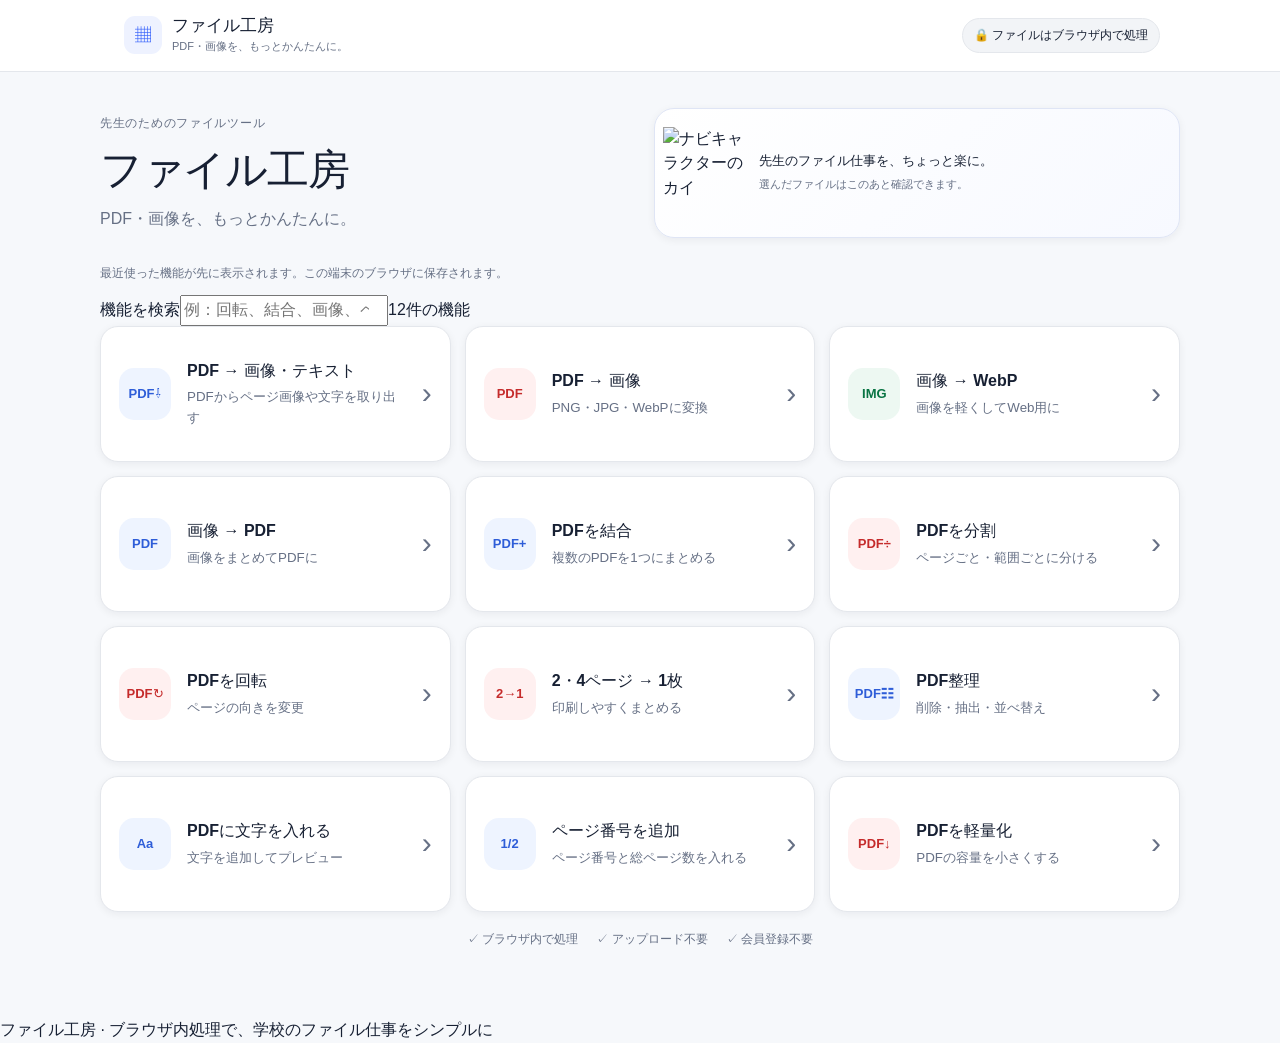
==== commit 065b5904: "Add homepage tool search controls" ====
--- a/index.html
+++ b/index.html
@@ -1 +1 @@
-<!doctype html><html lang="ja"><head><meta charset="utf-8"><meta name="viewport" content="width=device-width,initial-scale=1,viewport-fit=cover"><meta name="theme-color" content="#f7f8fa"><meta name="description" content="PDF・画像を、もっとかんたんに。ブラウザ内でPDFと画像を変換するファイル工房。"><title>ファイル工房 | PDF・画像を、もっとかんたんに。</title><link rel="stylesheet" href="https://tt-sensei.github.io/edu-effects/css/edu-effects.css"><link rel="stylesheet" href="style.css"></head><body><header class="site-header"><div class="header-inner"><button class="brand" type="button" data-home><span class="brand-mark">▦</span><span><strong>ファイル工房</strong><small>PDF・画像を、もっとかんたんに。</small></span></button><div class="privacy-pill">🔒 ファイルはブラウザ内で処理</div></div></header><main class="app-shell"><section id="home-view" class="view active"><div class="hero"><div><p class="eyebrow">先生のためのファイルツール</p><h1>ファイル工房</h1><p>PDF・画像を、もっとかんたんに。</p></div><div class="hero-navi"><img src="https://raw.githubusercontent.com/TT-sensei/navi-character-/main/assets/web/characters/kai/expressions/01-normal-smile.webp" alt="ナビキャラクターのカイ" loading="lazy"><div><strong>先生のファイル仕事を、ちょっと楽に。</strong><span>選んだファイルはこのあと確認できます。</span></div></div></div><p class="tool-order-note">最近使った機能が先に表示されます。この端末のブラウザに保存されます。</p><div class="tool-grid"><a class="tool-card" href="pdf-extract.html"><span class="tool-icon doc">PDF⇩</span><span><strong>PDF → 画像・テキスト</strong><small>PDFからページ画像や文字を取り出す</small></span><span class="arrow">›</span></a><button class="tool-card" type="button" data-tool="pdf-image"><span class="tool-icon pdf">PDF</span><span><strong>PDF → 画像</strong><small>PNG・JPG・WebPに変換</small></span><span class="arrow">›</span></button><button class="tool-card" type="button" data-tool="image-webp"><span class="tool-icon image">IMG</span><span><strong>画像 → WebP</strong><small>画像を軽くしてWeb用に</small></span><span class="arrow">›</span></button><button class="tool-card" type="button" data-tool="image-pdf"><span class="tool-icon doc">PDF</span><span><strong>画像 → PDF</strong><small>画像をまとめてPDFに</small></span><span class="arrow">›</span></button><button class="tool-card" type="button" data-tool="pdf-merge"><span class="tool-icon doc">PDF+</span><span><strong>PDFを結合</strong><small>複数のPDFを1つにまとめる</small></span><span class="arrow">›</span></button><button class="tool-card" type="button" data-tool="pdf-split"><span class="tool-icon pdf">PDF÷</span><span><strong>PDFを分割</strong><small>ページごと・範囲ごとに分ける</small></span><span class="arrow">›</span></button><a class="tool-card" href="advanced.html?tool=rotate"><span class="tool-icon pdf">PDF↻</span><span><strong>PDFを回転</strong><small>ページの向きを変更</small></span><span class="arrow">›</span></a><a class="tool-card" href="advanced.html?tool=nup"><span class="tool-icon pdf">2→1</span><span><strong>2・4ページ → 1枚</strong><small>印刷しやすくまとめる</small></span><span class="arrow">›</span></a><a class="tool-card" href="advanced.html?tool=organize"><span class="tool-icon doc">PDF☷</span><span><strong>PDF整理</strong><small>削除・抽出・並べ替え</small></span><span class="arrow">›</span></a><a class="tool-card" href="advanced.html?tool=text"><span class="tool-icon doc">Aa</span><span><strong>PDFに文字を入れる</strong><small>文字を追加してプレビュー</small></span><span class="arrow">›</span></a><a class="tool-card" href="advanced.html?tool=page-numbers"><span class="tool-icon doc">1/2</span><span><strong>ページ番号を追加</strong><small>ページ番号と総ページ数を入れる</small></span><span class="arrow">›</span></a><a class="tool-card" href="advanced.html?tool=compress"><span class="tool-icon pdf">PDF↓</span><span><strong>PDFを軽量化</strong><small>PDFの容量を小さくする</small></span><span class="arrow">›</span></a></div><div class="local-note"><span>✓ ブラウザ内で処理</span><span>✓ アップロード不要</span><span>✓ 会員登録不要</span></div></section><section id="tool-view" class="view" hidden><div class="tool-header"><button class="back-button" type="button" data-home>← トップへ</button><div><p class="eyebrow" id="tool-step-label">① ファイルを入れる</p><h2 id="tool-title">PDF → 画像</h2></div></div><div class="stepper"><span class="step active">① ファイルを入れる</span><span class="step">② 設定する</span><span class="step">③ 変換する</span><span class="step">④ 保存する</span></div><div id="drop-zone" class="drop-zone" tabindex="0" role="button"><div class="drop-icon">＋</div><strong>ここにファイルをドロップ</strong><span>または</span><button id="file-button" class="primary-button" type="button">ファイルを選択</button><small id="file-hint">PDFを選択してください</small><input id="file-input" type="file" hidden></div><div id="files-panel" class="panel selected-files-panel" hidden></div><div class="tool-navi-hint"><img src="https://raw.githubusercontent.com/TT-sensei/navi-character-/main/assets/web/characters/kai/expressions/07-encouraging.webp" alt="" loading="lazy"><span>ファイルを確認したら、その下の設定で変換方法を選べます。</span></div><div id="settings-panel" class="panel" hidden></div><div id="progress-panel" class="panel progress-panel" hidden></div><div id="result-panel" class="panel result-panel" hidden></div><div id="error-panel" class="error-panel" hidden></div></section></main><footer class="site-footer">ファイル工房 · ブラウザ内処理で、学校のファイル仕事をシンプルに</footer><script src="https://cdnjs.cloudflare.com/ajax/libs/jszip/3.10.1/jszip.min.js" defer></script><script src="https://cdnjs.cloudflare.com/ajax/libs/pdf-lib/1.17.1/pdf-lib.min.js" defer></script><script type="module" src="js/app-v2.js"></script></body></html>+<!doctype html><html lang="ja"><head><meta charset="utf-8"><meta name="viewport" content="width=device-width,initial-scale=1,viewport-fit=cover"><meta name="theme-color" content="#f7f8fa"><meta name="description" content="PDF・画像を、もっとかんたんに。ブラウザ内でPDFと画像を変換するファイル工房。"><title>ファイル工房 | PDF・画像を、もっとかんたんに。</title><link rel="stylesheet" href="https://tt-sensei.github.io/edu-effects/css/edu-effects.css"><link rel="stylesheet" href="style.css"></head><body><header class="site-header"><div class="header-inner"><button class="brand" type="button" data-home><span class="brand-mark">▦</span><span><strong>ファイル工房</strong><small>PDF・画像を、もっとかんたんに。</small></span></button><div class="privacy-pill">🔒 ファイルはブラウザ内で処理</div></div></header><main class="app-shell"><section id="home-view" class="view active"><div class="hero"><div><p class="eyebrow">先生のためのファイルツール</p><h1>ファイル工房</h1><p>PDF・画像を、もっとかんたんに。</p></div><div class="hero-navi"><img src="https://raw.githubusercontent.com/TT-sensei/navi-character-/main/assets/web/characters/kai/expressions/01-normal-smile.webp" alt="ナビキャラクターのカイ" loading="lazy"><div><strong>先生のファイル仕事を、ちょっと楽に。</strong><span>選んだファイルはこのあと確認できます。</span></div></div></div><p class="tool-order-note">最近使った機能が先に表示されます。この端末のブラウザに保存されます。</p><div class="tool-search"><label for="tool-search">機能を検索</label><input id="tool-search" type="search" placeholder="例：回転、結合、画像、ページ番号" autocomplete="off"><span id="tool-search-count" aria-live="polite">12件の機能</span></div><p id="tool-search-empty" class="tool-search-empty" hidden>該当する機能がありません。別の言葉で検索してください。</p><div class="tool-grid"><a class="tool-card" href="pdf-extract.html"><span class="tool-icon doc">PDF⇩</span><span><strong>PDF → 画像・テキスト</strong><small>PDFからページ画像や文字を取り出す</small></span><span class="arrow">›</span></a><button class="tool-card" type="button" data-tool="pdf-image"><span class="tool-icon pdf">PDF</span><span><strong>PDF → 画像</strong><small>PNG・JPG・WebPに変換</small></span><span class="arrow">›</span></button><button class="tool-card" type="button" data-tool="image-webp"><span class="tool-icon image">IMG</span><span><strong>画像 → WebP</strong><small>画像を軽くしてWeb用に</small></span><span class="arrow">›</span></button><button class="tool-card" type="button" data-tool="image-pdf"><span class="tool-icon doc">PDF</span><span><strong>画像 → PDF</strong><small>画像をまとめてPDFに</small></span><span class="arrow">›</span></button><button class="tool-card" type="button" data-tool="pdf-merge"><span class="tool-icon doc">PDF+</span><span><strong>PDFを結合</strong><small>複数のPDFを1つにまとめる</small></span><span class="arrow">›</span></button><button class="tool-card" type="button" data-tool="pdf-split"><span class="tool-icon pdf">PDF÷</span><span><strong>PDFを分割</strong><small>ページごと・範囲ごとに分ける</small></span><span class="arrow">›</span></button><a class="tool-card" href="advanced.html?tool=rotate"><span class="tool-icon pdf">PDF↻</span><span><strong>PDFを回転</strong><small>ページの向きを変更</small></span><span class="arrow">›</span></a><a class="tool-card" href="advanced.html?tool=nup"><span class="tool-icon pdf">2→1</span><span><strong>2・4ページ → 1枚</strong><small>印刷しやすくまとめる</small></span><span class="arrow">›</span></a><a class="tool-card" href="advanced.html?tool=organize"><span class="tool-icon doc">PDF☷</span><span><strong>PDF整理</strong><small>削除・抽出・並べ替え</small></span><span class="arrow">›</span></a><a class="tool-card" href="advanced.html?tool=text"><span class="tool-icon doc">Aa</span><span><strong>PDFに文字を入れる</strong><small>文字を追加してプレビュー</small></span><span class="arrow">›</span></a><a class="tool-card" href="advanced.html?tool=page-numbers"><span class="tool-icon doc">1/2</span><span><strong>ページ番号を追加</strong><small>ページ番号と総ページ数を入れる</small></span><span class="arrow">›</span></a><a class="tool-card" href="advanced.html?tool=compress"><span class="tool-icon pdf">PDF↓</span><span><strong>PDFを軽量化</strong><small>PDFの容量を小さくする</small></span><span class="arrow">›</span></a></div><div class="local-note"><span>✓ ブラウザ内で処理</span><span>✓ アップロード不要</span><span>✓ 会員登録不要</span></div></section><section id="tool-view" class="view" hidden><div class="tool-header"><button class="back-button" type="button" data-home>← トップへ</button><div><p class="eyebrow" id="tool-step-label">① ファイルを入れる</p><h2 id="tool-title">PDF → 画像</h2></div></div><div class="stepper"><span class="step active">① ファイルを入れる</span><span class="step">② 設定する</span><span class="step">③ 変換する</span><span class="step">④ 保存する</span></div><div id="drop-zone" class="drop-zone" tabindex="0" role="button"><div class="drop-icon">＋</div><strong>ここにファイルをドロップ</strong><span>または</span><button id="file-button" class="primary-button" type="button">ファイルを選択</button><small id="file-hint">PDFを選択してください</small><input id="file-input" type="file" hidden></div><div id="files-panel" class="panel selected-files-panel" hidden></div><div class="tool-navi-hint"><img src="https://raw.githubusercontent.com/TT-sensei/navi-character-/main/assets/web/characters/kai/expressions/07-encouraging.webp" alt="" loading="lazy"><span>ファイルを確認したら、その下の設定で変換方法を選べます。</span></div><div id="settings-panel" class="panel" hidden></div><div id="progress-panel" class="panel progress-panel" hidden></div><div id="result-panel" class="panel result-panel" hidden></div><div id="error-panel" class="error-panel" hidden></div></section></main><footer class="site-footer">ファイル工房 · ブラウザ内処理で、学校のファイル仕事をシンプルに</footer><script src="https://cdnjs.cloudflare.com/ajax/libs/jszip/3.10.1/jszip.min.js" defer></script><script src="https://cdnjs.cloudflare.com/ajax/libs/pdf-lib/1.17.1/pdf-lib.min.js" defer></script><script type="module" src="js/app-v2.js"></script></body></html>
--- a/style.css
+++ b/style.css
@@ -36,3 +36,5 @@
 .upload-preview-card img{display:block;width:100%;height:176px;object-fit:contain;background:#fff}
 .upload-preview-meta{padding:7px 8px;font-size:11px;color:var(--muted);overflow-wrap:anywhere}
 @media(max-width:520px){.upload-preview-grid{grid-template-columns:repeat(2,minmax(0,1fr))}.upload-preview-card img{height:160px}}
+
+.tool-order-note{margin:0 0 12px;color:var(--muted);font-size:12px;line-height:1.6}
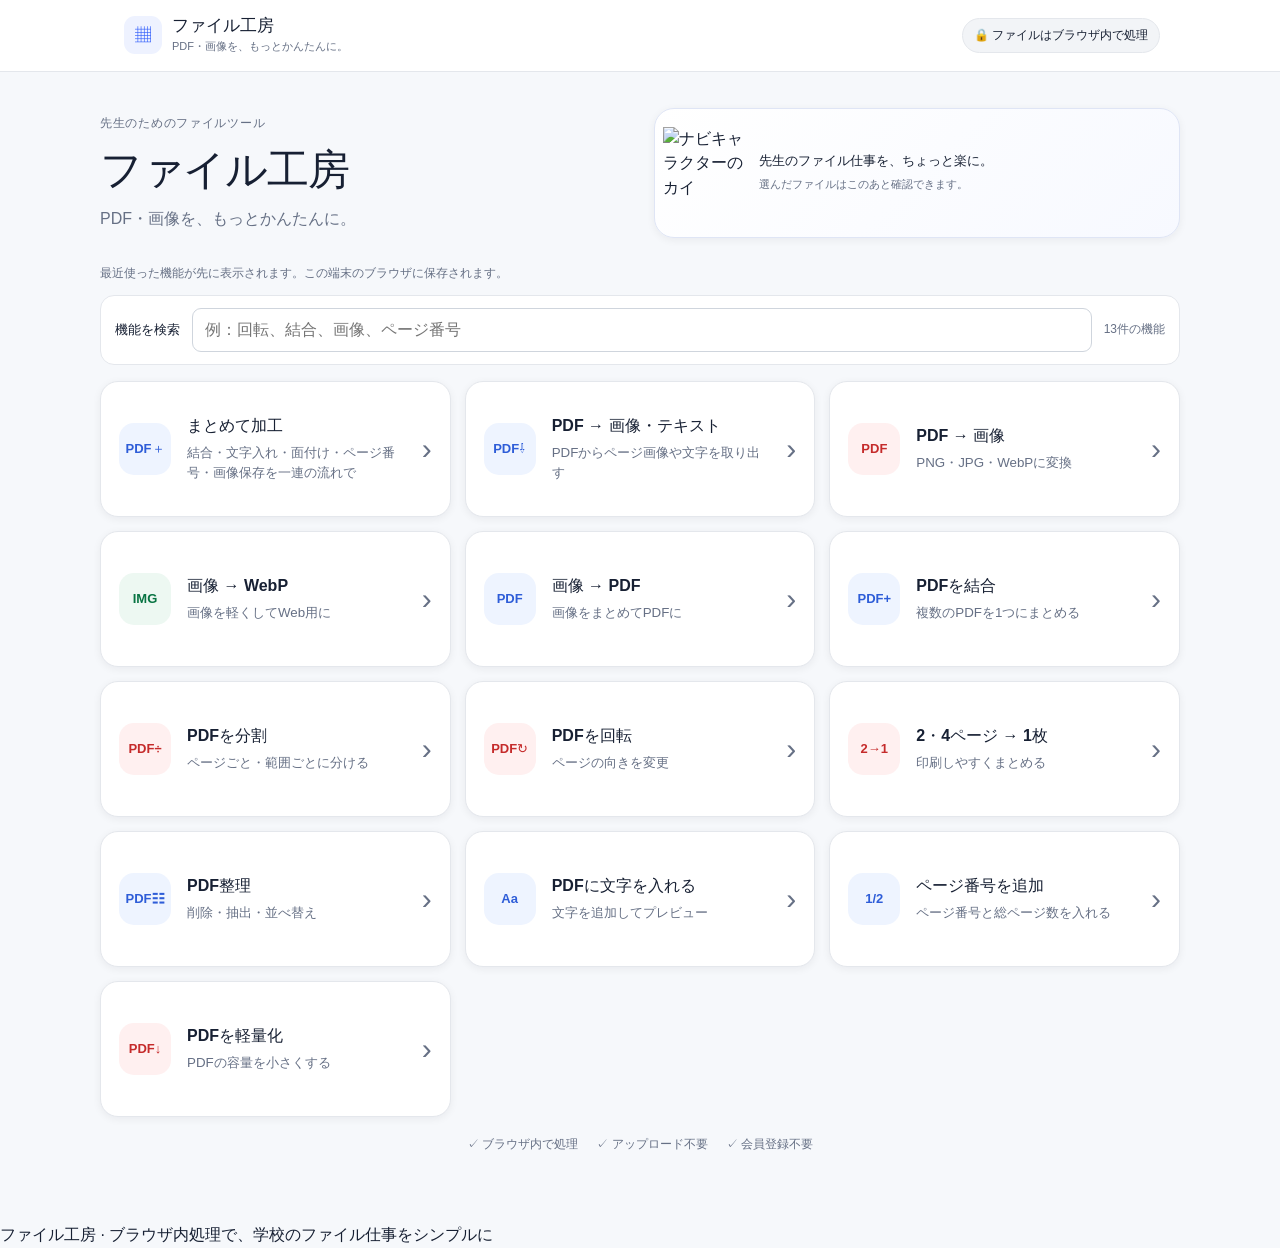
==== commit 69df3d41: "Add separate batch workflow entry to homepage" ====
--- a/index.html
+++ b/index.html
@@ -1 +1 @@
-<!doctype html><html lang="ja"><head><meta charset="utf-8"><meta name="viewport" content="width=device-width,initial-scale=1,viewport-fit=cover"><meta name="theme-color" content="#f7f8fa"><meta name="description" content="PDF・画像を、もっとかんたんに。ブラウザ内でPDFと画像を変換するファイル工房。"><title>ファイル工房 | PDF・画像を、もっとかんたんに。</title><link rel="stylesheet" href="https://tt-sensei.github.io/edu-effects/css/edu-effects.css"><link rel="stylesheet" href="style.css"></head><body><header class="site-header"><div class="header-inner"><button class="brand" type="button" data-home><span class="brand-mark">▦</span><span><strong>ファイル工房</strong><small>PDF・画像を、もっとかんたんに。</small></span></button><div class="privacy-pill">🔒 ファイルはブラウザ内で処理</div></div></header><main class="app-shell"><section id="home-view" class="view active"><div class="hero"><div><p class="eyebrow">先生のためのファイルツール</p><h1>ファイル工房</h1><p>PDF・画像を、もっとかんたんに。</p></div><div class="hero-navi"><img src="https://raw.githubusercontent.com/TT-sensei/navi-character-/main/assets/web/characters/kai/expressions/01-normal-smile.webp" alt="ナビキャラクターのカイ" loading="lazy"><div><strong>先生のファイル仕事を、ちょっと楽に。</strong><span>選んだファイルはこのあと確認できます。</span></div></div></div><p class="tool-order-note">最近使った機能が先に表示されます。この端末のブラウザに保存されます。</p><div class="tool-search"><label for="tool-search">機能を検索</label><input id="tool-search" type="search" placeholder="例：回転、結合、画像、ページ番号" autocomplete="off"><span id="tool-search-count" aria-live="polite">12件の機能</span></div><p id="tool-search-empty" class="tool-search-empty" hidden>該当する機能がありません。別の言葉で検索してください。</p><div class="tool-grid"><a class="tool-card" href="pdf-extract.html"><span class="tool-icon doc">PDF⇩</span><span><strong>PDF → 画像・テキスト</strong><small>PDFからページ画像や文字を取り出す</small></span><span class="arrow">›</span></a><button class="tool-card" type="button" data-tool="pdf-image"><span class="tool-icon pdf">PDF</span><span><strong>PDF → 画像</strong><small>PNG・JPG・WebPに変換</small></span><span class="arrow">›</span></button><button class="tool-card" type="button" data-tool="image-webp"><span class="tool-icon image">IMG</span><span><strong>画像 → WebP</strong><small>画像を軽くしてWeb用に</small></span><span class="arrow">›</span></button><button class="tool-card" type="button" data-tool="image-pdf"><span class="tool-icon doc">PDF</span><span><strong>画像 → PDF</strong><small>画像をまとめてPDFに</small></span><span class="arrow">›</span></button><button class="tool-card" type="button" data-tool="pdf-merge"><span class="tool-icon doc">PDF+</span><span><strong>PDFを結合</strong><small>複数のPDFを1つにまとめる</small></span><span class="arrow">›</span></button><button class="tool-card" type="button" data-tool="pdf-split"><span class="tool-icon pdf">PDF÷</span><span><strong>PDFを分割</strong><small>ページごと・範囲ごとに分ける</small></span><span class="arrow">›</span></button><a class="tool-card" href="advanced.html?tool=rotate"><span class="tool-icon pdf">PDF↻</span><span><strong>PDFを回転</strong><small>ページの向きを変更</small></span><span class="arrow">›</span></a><a class="tool-card" href="advanced.html?tool=nup"><span class="tool-icon pdf">2→1</span><span><strong>2・4ページ → 1枚</strong><small>印刷しやすくまとめる</small></span><span class="arrow">›</span></a><a class="tool-card" href="advanced.html?tool=organize"><span class="tool-icon doc">PDF☷</span><span><strong>PDF整理</strong><small>削除・抽出・並べ替え</small></span><span class="arrow">›</span></a><a class="tool-card" href="advanced.html?tool=text"><span class="tool-icon doc">Aa</span><span><strong>PDFに文字を入れる</strong><small>文字を追加してプレビュー</small></span><span class="arrow">›</span></a><a class="tool-card" href="advanced.html?tool=page-numbers"><span class="tool-icon doc">1/2</span><span><strong>ページ番号を追加</strong><small>ページ番号と総ページ数を入れる</small></span><span class="arrow">›</span></a><a class="tool-card" href="advanced.html?tool=compress"><span class="tool-icon pdf">PDF↓</span><span><strong>PDFを軽量化</strong><small>PDFの容量を小さくする</small></span><span class="arrow">›</span></a></div><div class="local-note"><span>✓ ブラウザ内で処理</span><span>✓ アップロード不要</span><span>✓ 会員登録不要</span></div></section><section id="tool-view" class="view" hidden><div class="tool-header"><button class="back-button" type="button" data-home>← トップへ</button><div><p class="eyebrow" id="tool-step-label">① ファイルを入れる</p><h2 id="tool-title">PDF → 画像</h2></div></div><div class="stepper"><span class="step active">① ファイルを入れる</span><span class="step">② 設定する</span><span class="step">③ 変換する</span><span class="step">④ 保存する</span></div><div id="drop-zone" class="drop-zone" tabindex="0" role="button"><div class="drop-icon">＋</div><strong>ここにファイルをドロップ</strong><span>または</span><button id="file-button" class="primary-button" type="button">ファイルを選択</button><small id="file-hint">PDFを選択してください</small><input id="file-input" type="file" hidden></div><div id="files-panel" class="panel selected-files-panel" hidden></div><div class="tool-navi-hint"><img src="https://raw.githubusercontent.com/TT-sensei/navi-character-/main/assets/web/characters/kai/expressions/07-encouraging.webp" alt="" loading="lazy"><span>ファイルを確認したら、その下の設定で変換方法を選べます。</span></div><div id="settings-panel" class="panel" hidden></div><div id="progress-panel" class="panel progress-panel" hidden></div><div id="result-panel" class="panel result-panel" hidden></div><div id="error-panel" class="error-panel" hidden></div></section></main><footer class="site-footer">ファイル工房 · ブラウザ内処理で、学校のファイル仕事をシンプルに</footer><script src="https://cdnjs.cloudflare.com/ajax/libs/jszip/3.10.1/jszip.min.js" defer></script><script src="https://cdnjs.cloudflare.com/ajax/libs/pdf-lib/1.17.1/pdf-lib.min.js" defer></script><script type="module" src="js/app-v2.js"></script></body></html>+<!doctype html><html lang="ja"><head><meta charset="utf-8"><meta name="viewport" content="width=device-width,initial-scale=1,viewport-fit=cover"><meta name="theme-color" content="#f7f8fa"><meta name="description" content="PDF・画像を、もっとかんたんに。ブラウザ内でPDFと画像を変換するファイル工房。"><title>ファイル工房 | PDF・画像を、もっとかんたんに。</title><link rel="stylesheet" href="https://tt-sensei.github.io/edu-effects/css/edu-effects.css"><link rel="stylesheet" href="style.css"></head><body><header class="site-header"><div class="header-inner"><button class="brand" type="button" data-home><span class="brand-mark">▦</span><span><strong>ファイル工房</strong><small>PDF・画像を、もっとかんたんに。</small></span></button><div class="privacy-pill">🔒 ファイルはブラウザ内で処理</div></div></header><main class="app-shell"><section id="home-view" class="view active"><div class="hero"><div><p class="eyebrow">先生のためのファイルツール</p><h1>ファイル工房</h1><p>PDF・画像を、もっとかんたんに。</p></div><div class="hero-navi"><img src="https://raw.githubusercontent.com/TT-sensei/navi-character-/main/assets/web/characters/kai/expressions/01-normal-smile.webp" alt="ナビキャラクターのカイ" loading="lazy"><div><strong>先生のファイル仕事を、ちょっと楽に。</strong><span>選んだファイルはこのあと確認できます。</span></div></div></div><p class="tool-order-note">最近使った機能が先に表示されます。この端末のブラウザに保存されます。</p><div class="tool-search"><label for="tool-search">機能を検索</label><input id="tool-search" type="search" placeholder="例：回転、結合、画像、ページ番号" autocomplete="off"><span id="tool-search-count" aria-live="polite">13件の機能</span></div><p id="tool-search-empty" class="tool-search-empty" hidden>該当する機能がありません。別の言葉で検索してください。</p><div class="tool-grid"><a class="tool-card workflow-entry" href="workflow.html"><span class="tool-icon doc">PDF＋</span><span><strong>まとめて加工</strong><small>結合・文字入れ・面付け・ページ番号・画像保存を一連の流れで</small></span><span class="arrow">›</span></a><a class="tool-card" href="pdf-extract.html"><span class="tool-icon doc">PDF⇩</span><span><strong>PDF → 画像・テキスト</strong><small>PDFからページ画像や文字を取り出す</small></span><span class="arrow">›</span></a><button class="tool-card" type="button" data-tool="pdf-image"><span class="tool-icon pdf">PDF</span><span><strong>PDF → 画像</strong><small>PNG・JPG・WebPに変換</small></span><span class="arrow">›</span></button><button class="tool-card" type="button" data-tool="image-webp"><span class="tool-icon image">IMG</span><span><strong>画像 → WebP</strong><small>画像を軽くしてWeb用に</small></span><span class="arrow">›</span></button><button class="tool-card" type="button" data-tool="image-pdf"><span class="tool-icon doc">PDF</span><span><strong>画像 → PDF</strong><small>画像をまとめてPDFに</small></span><span class="arrow">›</span></button><button class="tool-card" type="button" data-tool="pdf-merge"><span class="tool-icon doc">PDF+</span><span><strong>PDFを結合</strong><small>複数のPDFを1つにまとめる</small></span><span class="arrow">›</span></button><button class="tool-card" type="button" data-tool="pdf-split"><span class="tool-icon pdf">PDF÷</span><span><strong>PDFを分割</strong><small>ページごと・範囲ごとに分ける</small></span><span class="arrow">›</span></button><a class="tool-card" href="advanced.html?tool=rotate"><span class="tool-icon pdf">PDF↻</span><span><strong>PDFを回転</strong><small>ページの向きを変更</small></span><span class="arrow">›</span></a><a class="tool-card" href="advanced.html?tool=nup"><span class="tool-icon pdf">2→1</span><span><strong>2・4ページ → 1枚</strong><small>印刷しやすくまとめる</small></span><span class="arrow">›</span></a><a class="tool-card" href="advanced.html?tool=organize"><span class="tool-icon doc">PDF☷</span><span><strong>PDF整理</strong><small>削除・抽出・並べ替え</small></span><span class="arrow">›</span></a><a class="tool-card" href="advanced.html?tool=text"><span class="tool-icon doc">Aa</span><span><strong>PDFに文字を入れる</strong><small>文字を追加してプレビュー</small></span><span class="arrow">›</span></a><a class="tool-card" href="advanced.html?tool=page-numbers"><span class="tool-icon doc">1/2</span><span><strong>ページ番号を追加</strong><small>ページ番号と総ページ数を入れる</small></span><span class="arrow">›</span></a><a class="tool-card" href="advanced.html?tool=compress"><span class="tool-icon pdf">PDF↓</span><span><strong>PDFを軽量化</strong><small>PDFの容量を小さくする</small></span><span class="arrow">›</span></a></div><div class="local-note"><span>✓ ブラウザ内で処理</span><span>✓ アップロード不要</span><span>✓ 会員登録不要</span></div></section><section id="tool-view" class="view" hidden><div class="tool-header"><button class="back-button" type="button" data-home>← トップへ</button><div><p class="eyebrow" id="tool-step-label">① ファイルを入れる</p><h2 id="tool-title">PDF → 画像</h2></div></div><div class="stepper"><span class="step active">① ファイルを入れる</span><span class="step">② 設定する</span><span class="step">③ 変換する</span><span class="step">④ 保存する</span></div><div id="drop-zone" class="drop-zone" tabindex="0" role="button"><div class="drop-icon">＋</div><strong>ここにファイルをドロップ</strong><span>または</span><button id="file-button" class="primary-button" type="button">ファイルを選択</button><small id="file-hint">PDFを選択してください</small><input id="file-input" type="file" hidden></div><div id="files-panel" class="panel selected-files-panel" hidden></div><div class="tool-navi-hint"><img src="https://raw.githubusercontent.com/TT-sensei/navi-character-/main/assets/web/characters/kai/expressions/07-encouraging.webp" alt="" loading="lazy"><span>ファイルを確認したら、その下の設定で変換方法を選べます。</span></div><div id="settings-panel" class="panel" hidden></div><div id="progress-panel" class="panel progress-panel" hidden></div><div id="result-panel" class="panel result-panel" hidden></div><div id="error-panel" class="error-panel" hidden></div></section></main><footer class="site-footer">ファイル工房 · ブラウザ内処理で、学校のファイル仕事をシンプルに</footer><script src="https://cdnjs.cloudflare.com/ajax/libs/jszip/3.10.1/jszip.min.js" defer></script><script src="https://cdnjs.cloudflare.com/ajax/libs/pdf-lib/1.17.1/pdf-lib.min.js" defer></script><script type="module" src="js/app-v2.js"></script></body></html>
--- a/style.css
+++ b/style.css
@@ -38,3 +38,5 @@
 @media(max-width:520px){.upload-preview-grid{grid-template-columns:repeat(2,minmax(0,1fr))}.upload-preview-card img{height:160px}}
 
 .tool-order-note{margin:0 0 12px;color:var(--muted);font-size:12px;line-height:1.6}
+
+.tool-search{display:grid;grid-template-columns:auto minmax(0,1fr) auto;align-items:center;gap:12px;margin:0 0 16px;padding:12px 14px;background:#fff;border:1px solid var(--line);border-radius:14px}.tool-search label{font-size:13px;font-weight:700;white-space:nowrap}.tool-search input{width:100%;min-width:0;height:44px;padding:0 12px;border:1px solid #cfd5dd;border-radius:9px;background:#fff;color:var(--ink)}.tool-search-count{font-size:12px;color:var(--muted)}#tool-search-count{font-size:12px;color:var(--muted);white-space:nowrap}.tool-card[hidden]{display:none!important}.tool-search-empty{padding:18px;text-align:center;color:var(--muted);background:#fff;border:1px dashed var(--line);border-radius:12px}@media(max-width:520px){.tool-search{grid-template-columns:1fr auto;gap:7px}.tool-search label{grid-column:1/-1}.tool-search input{grid-column:1;grid-row:2}#tool-search-count{grid-column:2;grid-row:2}}
